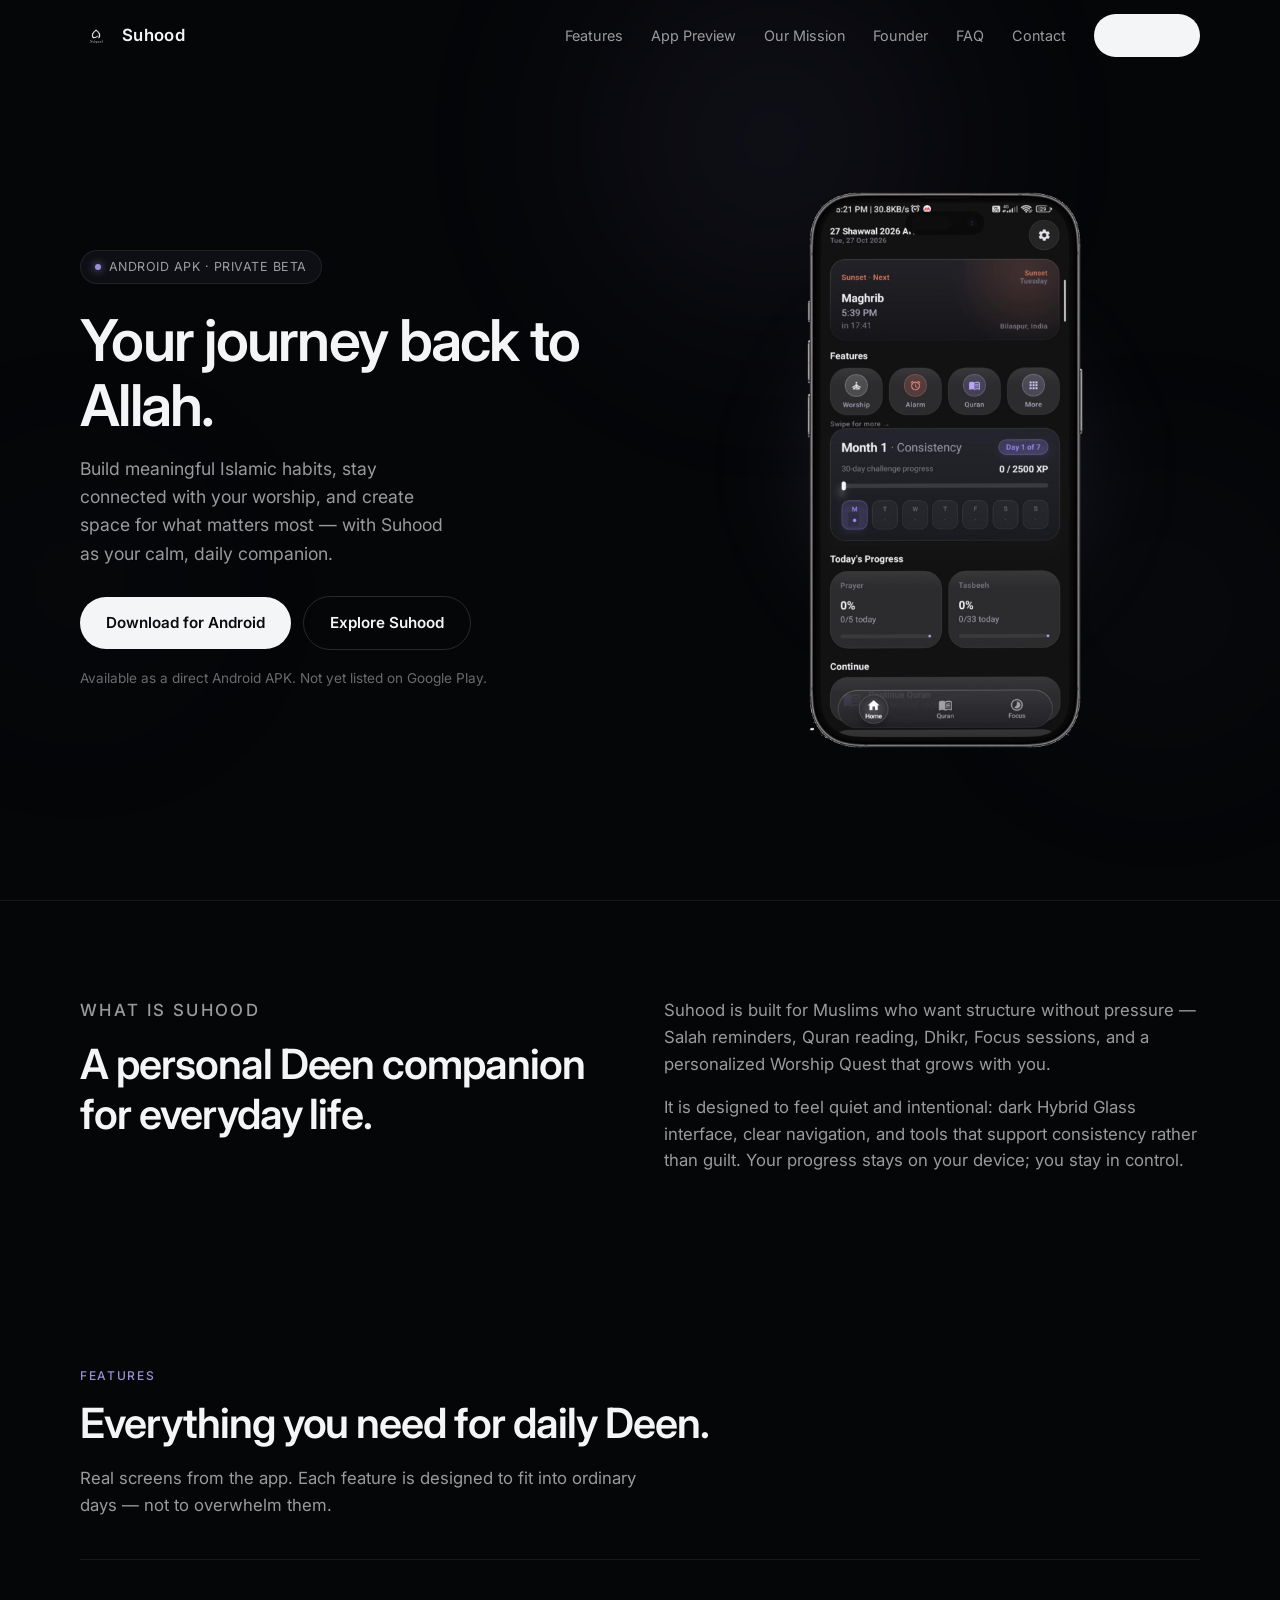
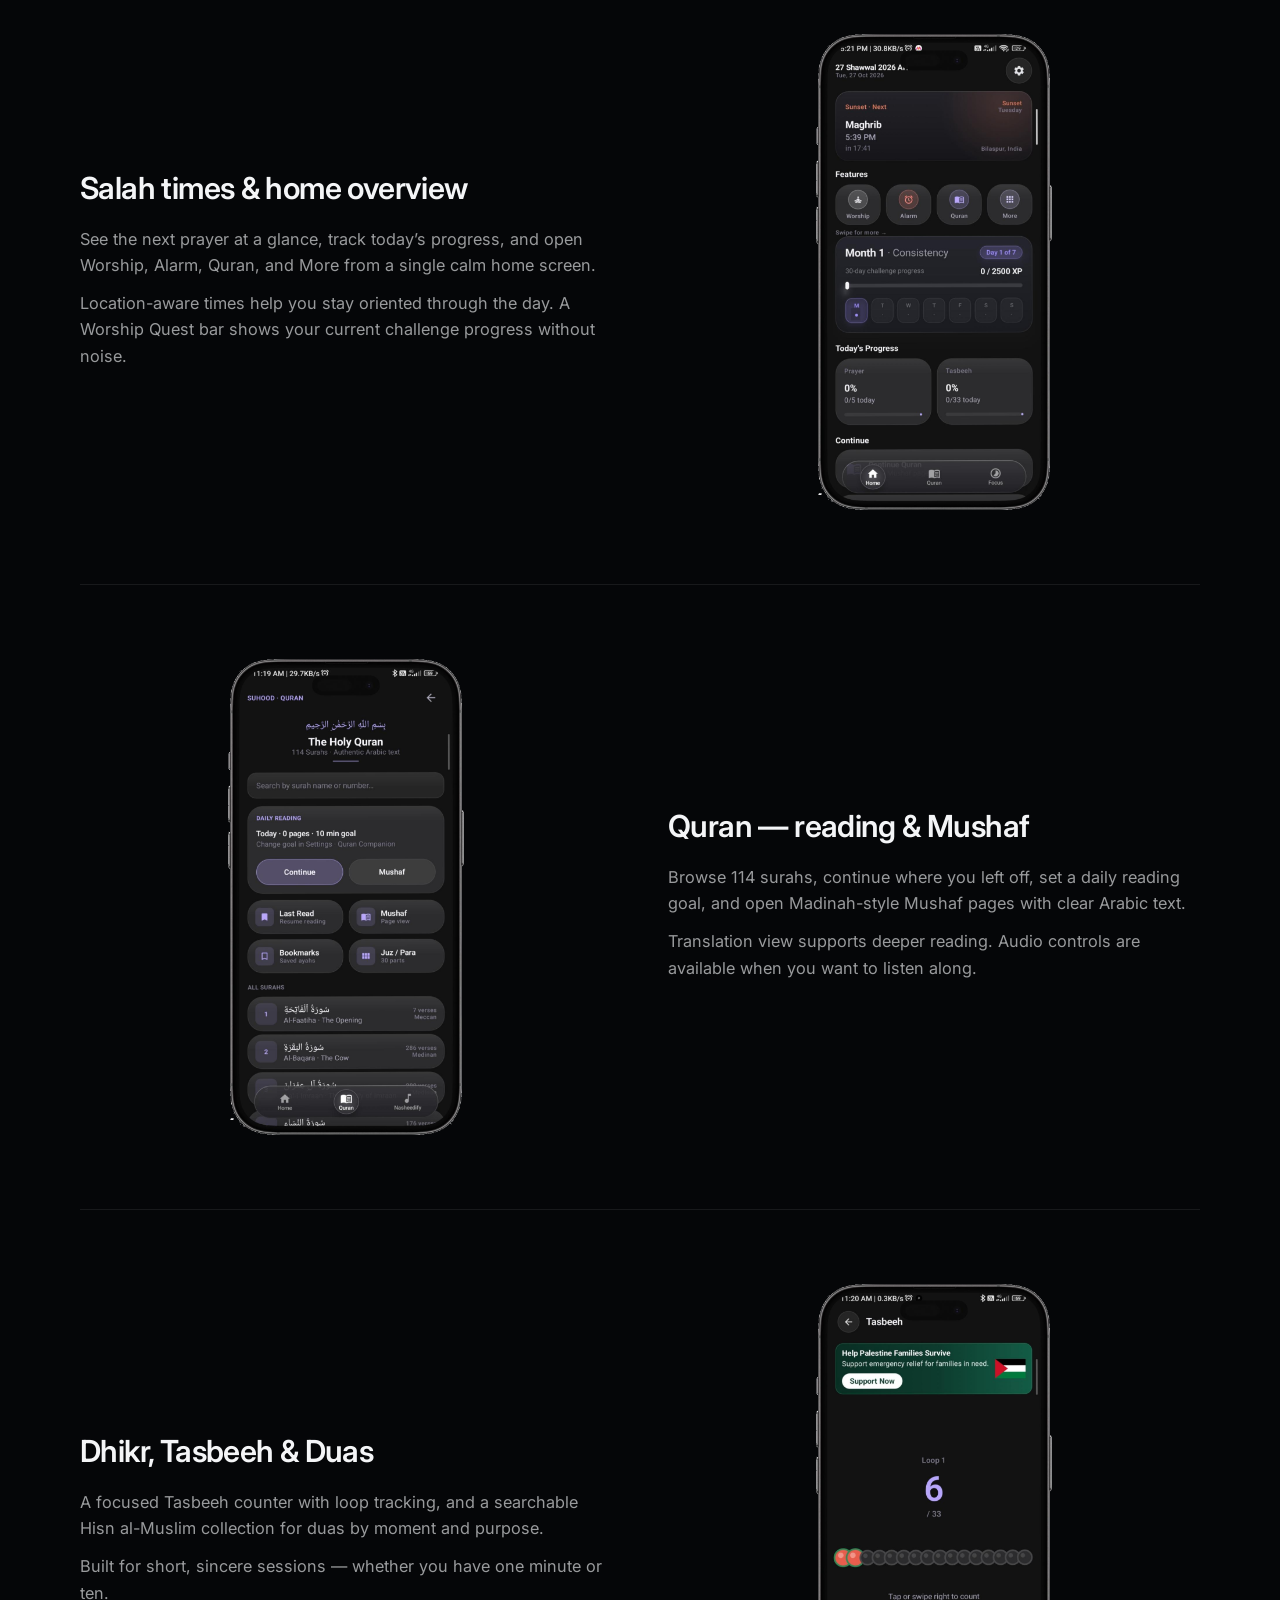
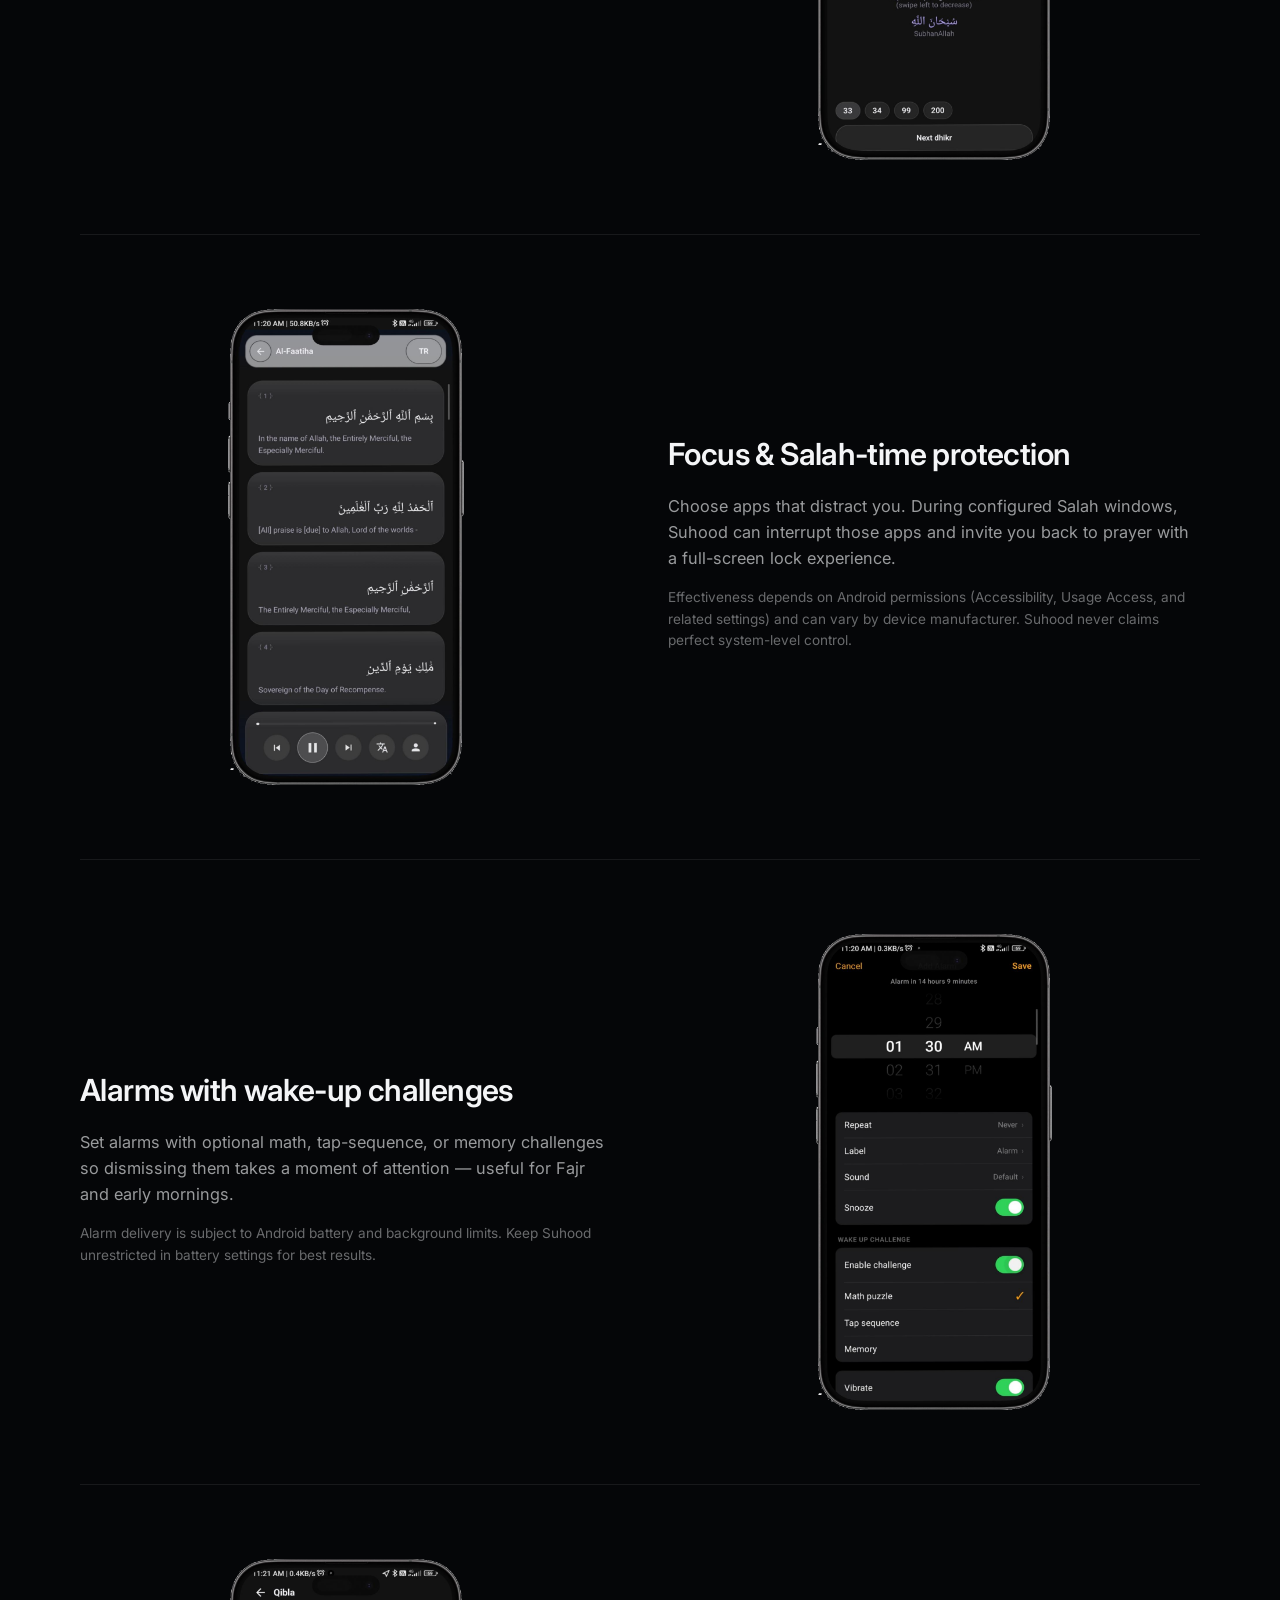
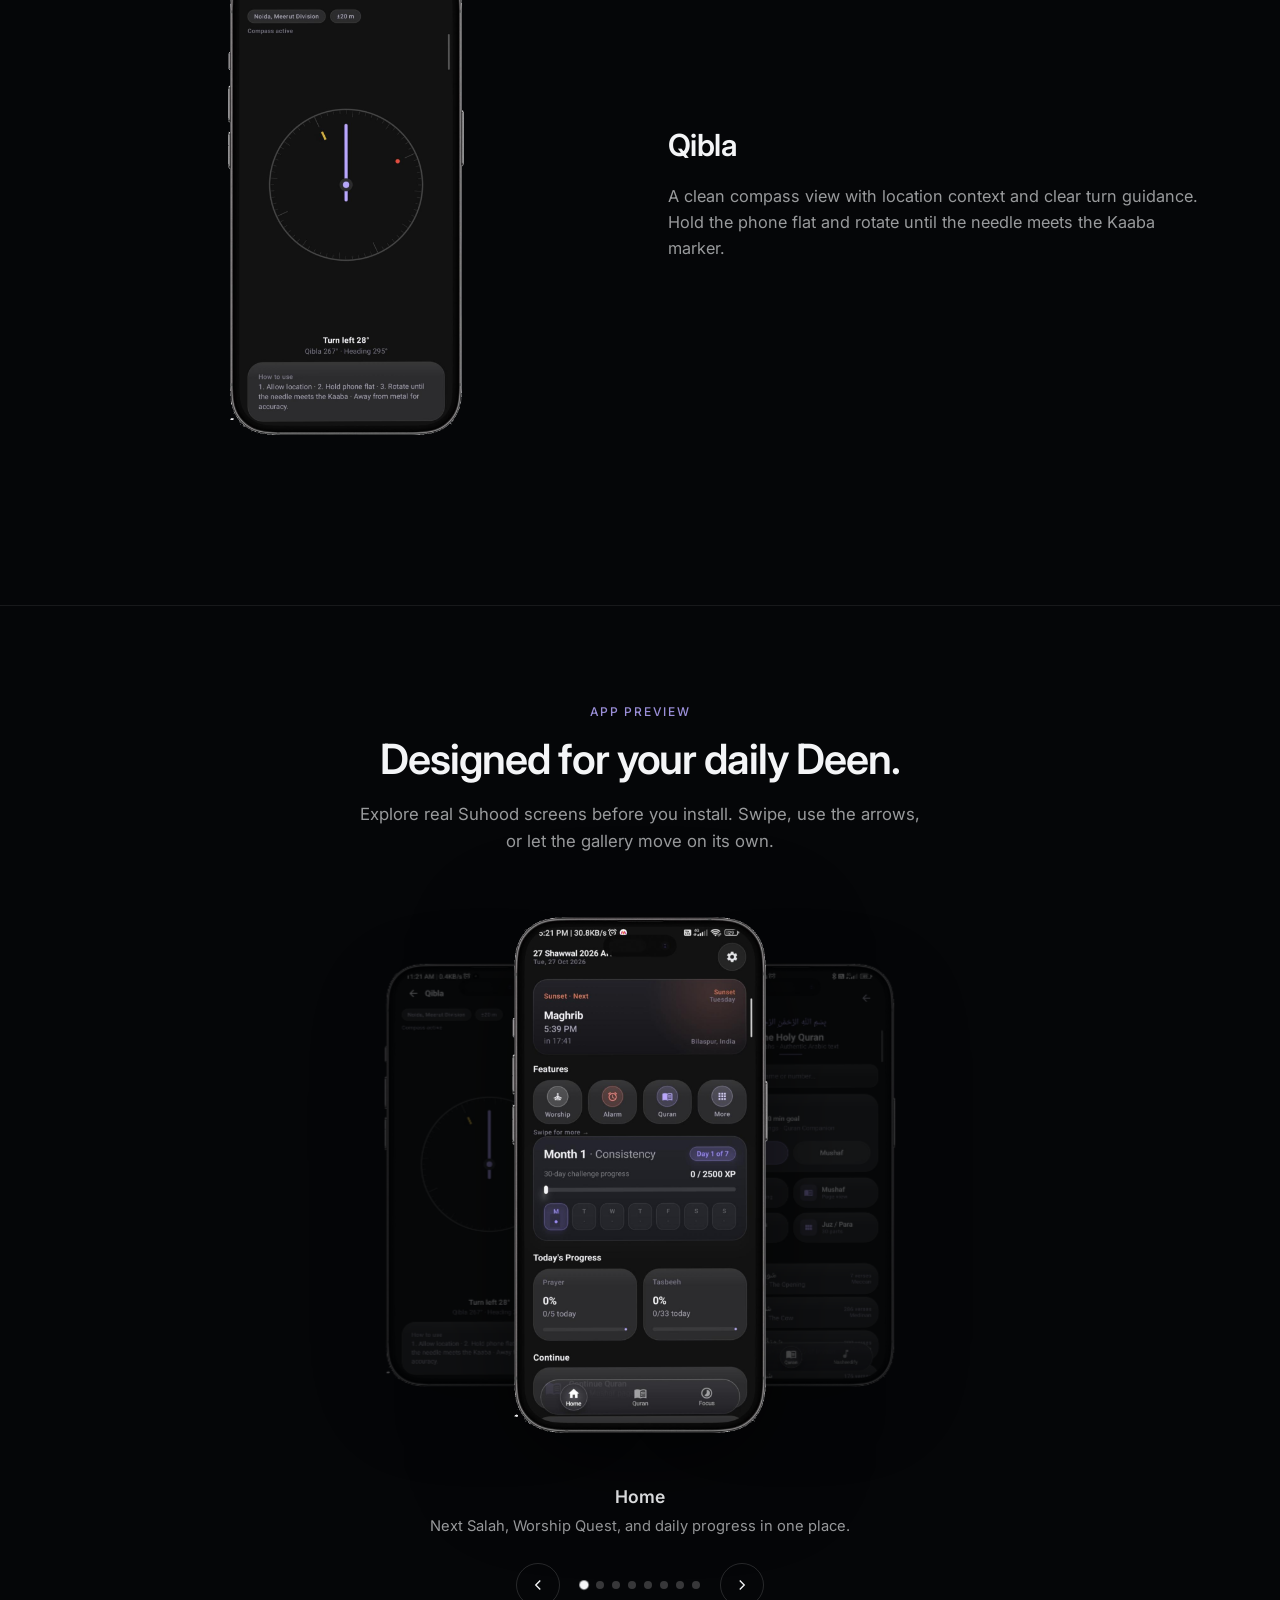
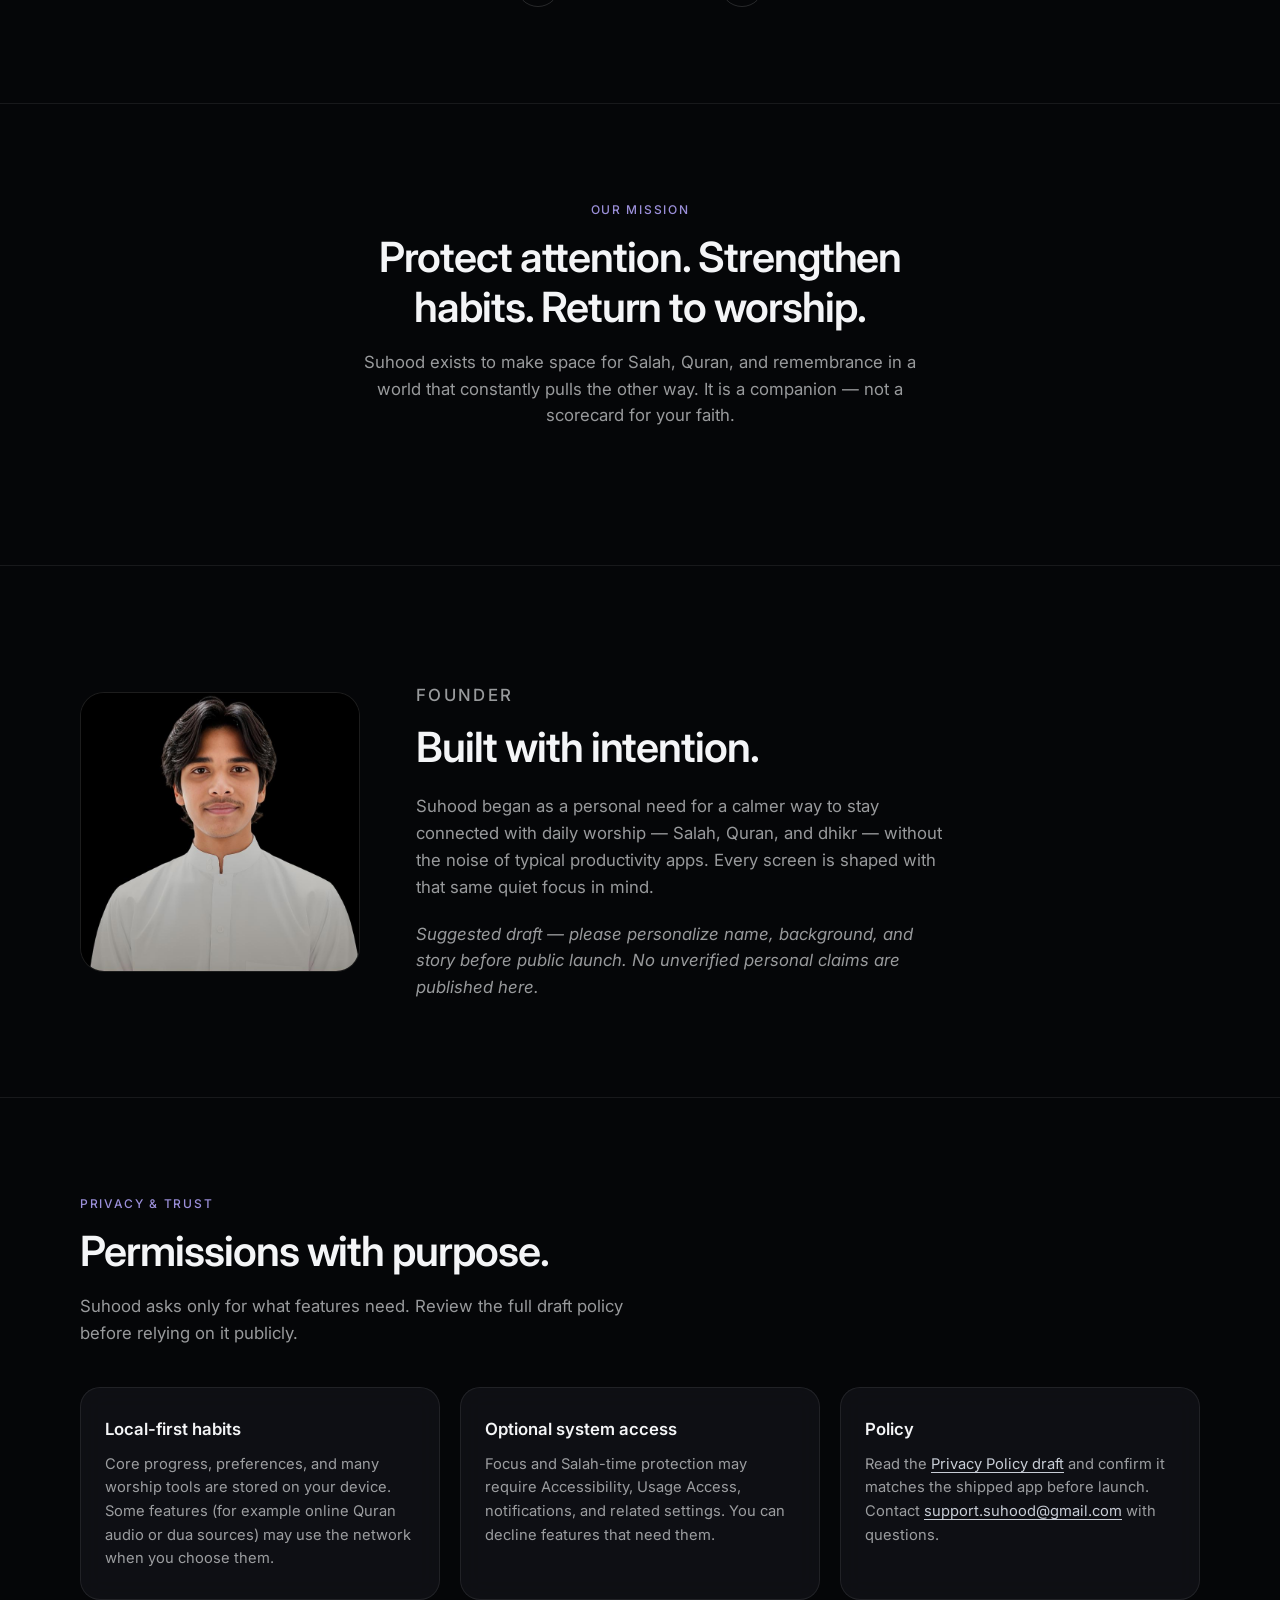
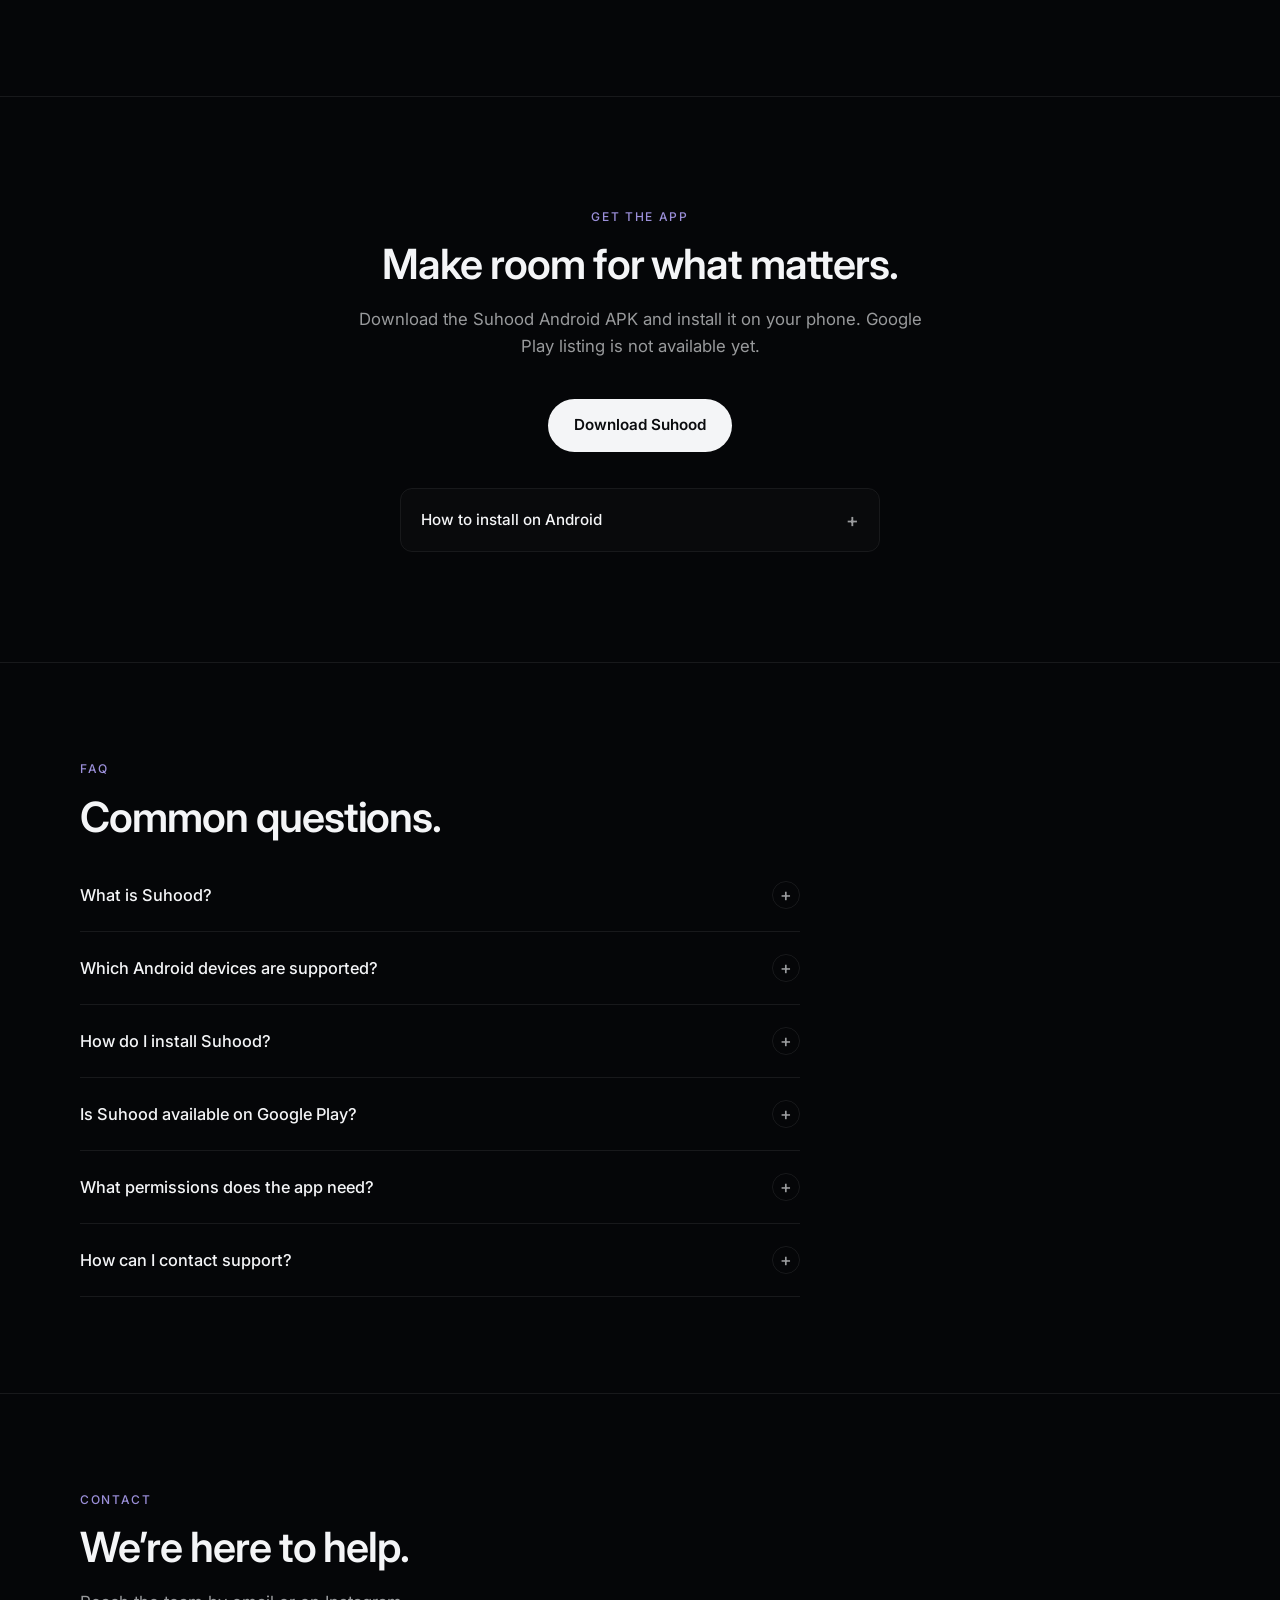
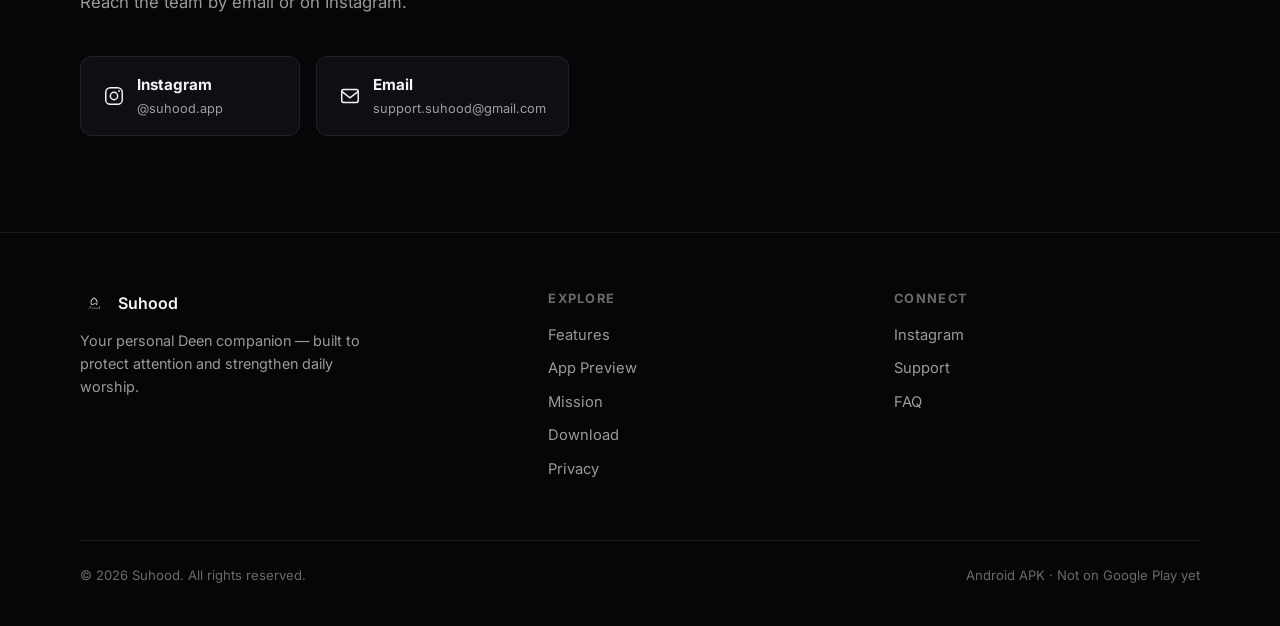
==== index.html @ 32321df1 "Initial Suhood premium landing website with transparent phone mockups" ====
<!DOCTYPE html>
<html lang="en">
<head>
  <meta charset="utf-8" />
  <meta name="viewport" content="width=device-width, initial-scale=1, viewport-fit=cover" />
  <title>Suhood — Your Personal Deen Companion</title>
  <meta name="description" content="Suhood helps Muslims build meaningful Islamic habits — Salah, Quran, Dhikr, Focus, and daily Worship Quest. Download the Android APK." />
  <meta name="theme-color" content="#050608" />
  <link rel="canonical" href="https://suhood.app/" />
  <meta property="og:type" content="website" />
  <meta property="og:title" content="Suhood — Your Personal Deen Companion" />
  <meta property="og:description" content="Build meaningful Islamic habits, stay connected with your worship, and create space for what matters most." />
  <meta property="og:image" content="assets/phones/home.png" />
  <meta name="twitter:card" content="summary_large_image" />
  <link rel="icon" type="image/png" sizes="32x32" href="assets/brand/favicon-32.png" />
  <link rel="apple-touch-icon" href="assets/brand/apple-touch-icon.png" />
  <link rel="preconnect" href="https://fonts.googleapis.com" />
  <link rel="preconnect" href="https://fonts.gstatic.com" crossorigin />
  <link href="https://fonts.googleapis.com/css2?family=Inter:wght@400;500;600;700&display=swap" rel="stylesheet" />
  <link rel="stylesheet" href="css/styles.css" />
</head>
<body>
  <div class="ambient" aria-hidden="true">
    <span class="a1"></span>
    <span class="a2"></span>
    <span class="a3"></span>
  </div>

  <header class="nav" role="banner">
    <div class="container nav-inner">
      <a class="brand" href="#top" aria-label="Suhood home">
        <img src="assets/brand/logo.png" alt="" width="32" height="32" />
        <span>Suhood</span>
      </a>
      <nav class="nav-links" aria-label="Primary">
        <a href="#features">Features</a>
        <a href="#preview">App Preview</a>
        <a href="#mission">Our Mission</a>
        <a href="#founder">Founder</a>
        <a href="#faq">FAQ</a>
        <a href="#contact">Contact</a>
        <a class="nav-cta" data-download href="https://u.gy/Suhood-app">Download</a>
      </nav>
      <button class="nav-toggle" type="button" aria-label="Open menu" aria-expanded="false">
        <span></span>
      </button>
    </div>
  </header>

  <div class="mobile-menu" role="dialog" aria-label="Mobile menu">
    <a href="#features">Features</a>
    <a href="#preview">App Preview</a>
    <a href="#mission">Our Mission</a>
    <a href="#founder">Founder</a>
    <a href="#faq">FAQ</a>
    <a href="#contact">Contact</a>
    <a class="nav-cta" data-download href="https://u.gy/Suhood-app">Download for Android</a>
  </div>

  <main id="top">
    <!-- Hero -->
    <section class="hero">
      <div class="container hero-grid">
        <div>
          <div class="hero-badge"><i></i> Android APK · Private beta</div>
          <h1>Your journey back to Allah.</h1>
          <p class="lead">
            Build meaningful Islamic habits, stay connected with your worship,
            and create space for what matters most — with Suhood as your calm, daily companion.
          </p>
          <div class="btn-row">
            <a class="btn btn-primary" data-download href="https://u.gy/Suhood-app">Download for Android</a>
            <a class="btn btn-ghost" href="#preview" data-scroll="#preview">Explore Suhood</a>
          </div>
          <p class="hero-note">Available as a direct Android APK. Not yet listed on Google Play.</p>
        </div>
        <div class="hero-visual">
          <div class="phone">
            <img src="assets/phones/home.png" alt="Suhood home screen showing Salah times and Worship Quest" width="825" height="1650" fetchpriority="high" />
          </div>
        </div>
      </div>
    </section>

    <!-- Brand intro -->
    <section class="intro" id="about">
      <div class="container intro-grid">
        <div class="reveal">
          <p class="section-label">What is Suhood</p>
          <h2 class="section-title">A personal Deen companion for everyday life.</h2>
        </div>
        <div class="reveal">
          <p>
            Suhood is built for Muslims who want structure without pressure —
            Salah reminders, Quran reading, Dhikr, Focus sessions, and a personalized
            Worship Quest that grows with you.
          </p>
          <p>
            It is designed to feel quiet and intentional: dark Hybrid Glass interface,
            clear navigation, and tools that support consistency rather than guilt.
            Your progress stays on your device; you stay in control.
          </p>
        </div>
      </div>
    </section>

    <!-- Features -->
    <section id="features">
      <div class="container">
        <div class="reveal">
          <p class="section-label">Features</p>
          <h2 class="section-title">Everything you need for daily Deen.</h2>
          <p class="section-lead">
            Real screens from the app. Each feature is designed to fit into ordinary days —
            not to overwhelm them.
          </p>
        </div>
      </div>

      <div class="container">
        <article class="feature-block reveal">
          <div class="feature-copy">
            <h3>Salah times &amp; home overview</h3>
            <p>
              See the next prayer at a glance, track today’s progress, and open Worship, Alarm,
              Quran, and More from a single calm home screen.
            </p>
            <p>
              Location-aware times help you stay oriented through the day. A Worship Quest bar
              shows your current challenge progress without noise.
            </p>
          </div>
          <div class="feature-media">
            <div class="phone">
              <img src="assets/phones/home.png" alt="Suhood home with Maghrib countdown and Worship Quest" loading="lazy" width="825" height="1650" />
            </div>
          </div>
        </article>

        <article class="feature-block reverse reveal">
          <div class="feature-copy">
            <h3>Quran — reading &amp; Mushaf</h3>
            <p>
              Browse 114 surahs, continue where you left off, set a daily reading goal,
              and open Madinah-style Mushaf pages with clear Arabic text.
            </p>
            <p>
              Translation view supports deeper reading. Audio controls are available when
              you want to listen along.
            </p>
          </div>
          <div class="feature-media">
            <div class="phone">
              <img src="assets/phones/quran-home.png" alt="Suhood Quran library screen" loading="lazy" width="825" height="1650" />
            </div>
          </div>
        </article>

        <article class="feature-block reveal">
          <div class="feature-copy">
            <h3>Dhikr, Tasbeeh &amp; Duas</h3>
            <p>
              A focused Tasbeeh counter with loop tracking, and a searchable Hisn al-Muslim
              collection for duas by moment and purpose.
            </p>
            <p>
              Built for short, sincere sessions — whether you have one minute or ten.
            </p>
          </div>
          <div class="feature-media">
            <div class="phone">
              <img src="assets/phones/tasbeeh.png" alt="Suhood Tasbeeh counter" loading="lazy" width="825" height="1650" />
            </div>
          </div>
        </article>

        <article class="feature-block reverse reveal">
          <div class="feature-copy">
            <h3>Focus &amp; Salah-time protection</h3>
            <p>
              Choose apps that distract you. During configured Salah windows, Suhood can
              interrupt those apps and invite you back to prayer with a full-screen lock experience.
            </p>
            <p class="meta">
              Effectiveness depends on Android permissions (Accessibility, Usage Access, and related settings)
              and can vary by device manufacturer. Suhood never claims perfect system-level control.
            </p>
          </div>
          <div class="feature-media">
            <div class="phone">
              <img src="assets/phones/quran-reading.png" alt="Suhood Quran reading with translation" loading="lazy" width="825" height="1650" />
            </div>
          </div>
        </article>

        <article class="feature-block reveal">
          <div class="feature-copy">
            <h3>Alarms with wake-up challenges</h3>
            <p>
              Set alarms with optional math, tap-sequence, or memory challenges so dismissing
              them takes a moment of attention — useful for Fajr and early mornings.
            </p>
            <p class="meta">
              Alarm delivery is subject to Android battery and background limits. Keep Suhood
              unrestricted in battery settings for best results.
            </p>
          </div>
          <div class="feature-media">
            <div class="phone">
              <img src="assets/phones/alarm.png" alt="Suhood alarm editor with wake-up challenge" loading="lazy" width="825" height="1650" />
            </div>
          </div>
        </article>

        <article class="feature-block reverse reveal">
          <div class="feature-copy">
            <h3>Qibla</h3>
            <p>
              A clean compass view with location context and clear turn guidance.
              Hold the phone flat and rotate until the needle meets the Kaaba marker.
            </p>
          </div>
          <div class="feature-media">
            <div class="phone">
              <img src="assets/phones/qibla.png" alt="Suhood Qibla compass" loading="lazy" width="825" height="1650" />
            </div>
          </div>
        </article>
      </div>
    </section>

    <!-- App preview carousel -->
    <section class="preview" id="preview">
      <div class="container">
        <div class="reveal" style="text-align:center; margin-inline:auto;">
          <p class="section-label">App Preview</p>
          <h2 class="section-title">Designed for your daily Deen.</h2>
          <p class="section-lead" style="margin-inline:auto;">
            Explore real Suhood screens before you install. Swipe, use the arrows, or let the gallery move on its own.
          </p>
        </div>

        <div class="carousel reveal" aria-roledescription="carousel">
          <div class="carousel-stage">
            <div class="carousel-track">
              <div class="carousel-slide active" data-title="Home" data-desc="Next Salah, Worship Quest, and daily progress in one place.">
                <img src="assets/phones/home.png" alt="Home screen" width="825" height="1650" loading="lazy" />
              </div>
              <div class="carousel-slide" data-title="Quran" data-desc="Surah list, daily goal, Mushaf and bookmarks.">
                <img src="assets/phones/quran-home.png" alt="Quran home" width="825" height="1650" loading="lazy" />
              </div>
              <div class="carousel-slide" data-title="Reading" data-desc="Arabic with translation and audio controls.">
                <img src="assets/phones/quran-reading.png" alt="Quran reading" width="825" height="1650" loading="lazy" />
              </div>
              <div class="carousel-slide" data-title="Mushaf" data-desc="Madinah-style pages for focused reading.">
                <img src="assets/phones/mushaf.png" alt="Mushaf" width="825" height="1650" loading="lazy" />
              </div>
              <div class="carousel-slide" data-title="Tasbeeh" data-desc="Simple, tactile dhikr counting.">
                <img src="assets/phones/tasbeeh.png" alt="Tasbeeh" width="825" height="1650" loading="lazy" />
              </div>
              <div class="carousel-slide" data-title="Duas" data-desc="Search Hisn al-Muslim by moment and purpose.">
                <img src="assets/phones/duas.png" alt="Find Duas" width="825" height="1650" loading="lazy" />
              </div>
              <div class="carousel-slide" data-title="Alarm" data-desc="Wake-up challenges for intentional mornings.">
                <img src="assets/phones/alarm.png" alt="Alarm" width="825" height="1650" loading="lazy" />
              </div>
              <div class="carousel-slide" data-title="Qibla" data-desc="Compass guidance with location context.">
                <img src="assets/phones/qibla.png" alt="Qibla" width="825" height="1650" loading="lazy" />
              </div>
            </div>
          </div>
          <div class="carousel-caption">
            <h4>Home</h4>
            <p>Next Salah, Worship Quest, and daily progress in one place.</p>
          </div>
          <div class="carousel-controls">
            <button class="carousel-btn prev" type="button" aria-label="Previous screenshot">
              <svg viewBox="0 0 24 24"><path d="M15 18l-6-6 6-6"/></svg>
            </button>
            <div class="carousel-dots" role="tablist" aria-label="Slides"></div>
            <button class="carousel-btn next" type="button" aria-label="Next screenshot">
              <svg viewBox="0 0 24 24"><path d="M9 18l6-6-6-6"/></svg>
            </button>
          </div>
        </div>
      </div>
    </section>

    <!-- Mission -->
    <section class="mission" id="mission">
      <div class="container reveal">
        <p class="section-label">Our Mission</p>
        <h2 class="section-title">Protect attention. Strengthen habits. Return to worship.</h2>
        <p class="section-lead">
          Suhood exists to make space for Salah, Quran, and remembrance in a world that constantly
          pulls the other way. It is a companion — not a scorecard for your faith.
        </p>
      </div>
    </section>

    <!-- Founder -->
    <section class="founder" id="founder">
      <div class="container founder-grid">
        <div class="founder-photo reveal">
          <img src="assets/brand/founder.png" alt="Portrait of the Suhood founder" width="745" height="754" loading="lazy" />
        </div>
        <div class="founder-text">
          <p class="section-label reveal-line"><span>Founder</span></p>
          <h2 class="section-title">
            <span class="reveal-line"><span>Built with</span></span>
            <span class="reveal-line"><span>intention.</span></span>
          </h2>
          <p class="reveal">
            <!-- EDITABLE FOUNDER BIO: replace this paragraph with your approved text before public launch. -->
            Suhood began as a personal need for a calmer way to stay connected with daily worship —
            Salah, Quran, and dhikr — without the noise of typical productivity apps.
            Every screen is shaped with that same quiet focus in mind.
          </p>
          <p class="founder-note">
            Suggested draft — please personalize name, background, and story before public launch.
            No unverified personal claims are published here.
          </p>
        </div>
      </div>
    </section>

    <!-- Privacy / trust -->
    <section class="trust" id="privacy">
      <div class="container">
        <div class="reveal">
          <p class="section-label">Privacy &amp; trust</p>
          <h2 class="section-title">Permissions with purpose.</h2>
          <p class="section-lead">
            Suhood asks only for what features need. Review the full draft policy before relying on it publicly.
          </p>
        </div>
        <div class="trust-grid">
          <div class="trust-card reveal">
            <h3>Local-first habits</h3>
            <p>
              Core progress, preferences, and many worship tools are stored on your device.
              Some features (for example online Quran audio or dua sources) may use the network when you choose them.
            </p>
          </div>
          <div class="trust-card reveal">
            <h3>Optional system access</h3>
            <p>
              Focus and Salah-time protection may require Accessibility, Usage Access, notifications,
              and related settings. You can decline features that need them.
            </p>
          </div>
          <div class="trust-card reveal">
            <h3>Policy</h3>
            <p>
              Read the <a href="privacy.html">Privacy Policy draft</a> and confirm it matches
              the shipped app before launch. Contact
              <a href="mailto:support.suhood@gmail.com">support.suhood@gmail.com</a> with questions.
            </p>
          </div>
        </div>
      </div>
    </section>

    <!-- Download -->
    <section class="download" id="download">
      <div class="container reveal">
        <p class="section-label">Get the app</p>
        <h2 class="section-title">Make room for what matters.</h2>
        <p class="section-lead">
          Download the Suhood Android APK and install it on your phone.
          Google Play listing is not available yet.
        </p>
        <div class="btn-row" style="justify-content:center;">
          <a class="btn btn-primary" data-download href="https://u.gy/Suhood-app">Download Suhood</a>
        </div>
        <details class="install-details">
          <summary>How to install on Android</summary>
          <ol>
            <li>Open the download link on your Android phone.</li>
            <li>Allow your browser or file manager to install unknown apps if prompted.</li>
            <li>Open the APK and follow the system installer.</li>
            <li>Launch Suhood and complete onboarding, including any permissions you choose to grant.</li>
          </ol>
        </details>
      </div>
    </section>

    <!-- FAQ -->
    <section class="faq" id="faq">
      <div class="container">
        <div class="reveal">
          <p class="section-label">FAQ</p>
          <h2 class="section-title">Common questions.</h2>
        </div>
        <div class="faq-list reveal">
          <div class="faq-item">
            <button type="button" aria-expanded="false">
              What is Suhood?
              <span class="icon" aria-hidden="true">+</span>
            </button>
            <div class="faq-panel">
              <p>
                Suhood is an Android app that helps Muslims build daily Islamic habits —
                Salah awareness, Quran, Dhikr, Focus tools, alarms, Qibla, and a personalized Worship Quest.
              </p>
            </div>
          </div>
          <div class="faq-item">
            <button type="button" aria-expanded="false">
              Which Android devices are supported?
              <span class="icon" aria-hidden="true">+</span>
            </button>
            <div class="faq-panel">
              <p>
                Suhood targets modern Android phones. Exact minimum version and OEM quirks can vary;
                if something does not install or run as expected, email support.suhood@gmail.com with your device model and Android version.
              </p>
            </div>
          </div>
          <div class="faq-item">
            <button type="button" aria-expanded="false">
              How do I install Suhood?
              <span class="icon" aria-hidden="true">+</span>
            </button>
            <div class="faq-panel">
              <p>
                Download the APK from the official link, allow installation from that source if Android asks,
                then open the file and install. See the Download section above for step-by-step guidance.
              </p>
            </div>
          </div>
          <div class="faq-item">
            <button type="button" aria-expanded="false">
              Is Suhood available on Google Play?
              <span class="icon" aria-hidden="true">+</span>
            </button>
            <div class="faq-panel">
              <p>Not yet. Suhood is currently distributed as a direct Android APK download.</p>
            </div>
          </div>
          <div class="faq-item">
            <button type="button" aria-expanded="false">
              What permissions does the app need?
              <span class="icon" aria-hidden="true">+</span>
            </button>
            <div class="faq-panel">
              <p>
                Notifications for reminders; location for Salah times and Qibla; optional Accessibility and Usage Access
                for Focus / Salah-time app protection. Grant only what you want to use. Details are in the Privacy Policy draft.
              </p>
            </div>
          </div>
          <div class="faq-item">
            <button type="button" aria-expanded="false">
              How can I contact support?
              <span class="icon" aria-hidden="true">+</span>
            </button>
            <div class="faq-panel">
              <p>
                Email <a href="mailto:support.suhood@gmail.com">support.suhood@gmail.com</a>
                or message <a href="https://www.instagram.com/suhood.app?cplk=MTQzdzdwbWQ2bTRm" target="_blank" rel="noopener noreferrer">@suhood.app</a> on Instagram.
              </p>
            </div>
          </div>
        </div>
      </div>
    </section>

    <!-- Contact -->
    <section class="contact" id="contact">
      <div class="container">
        <div class="reveal">
          <p class="section-label">Contact</p>
          <h2 class="section-title">We’re here to help.</h2>
          <p class="section-lead">Reach the team by email or on Instagram.</p>
        </div>
        <div class="contact-row reveal">
          <a class="contact-link" href="https://www.instagram.com/suhood.app?cplk=MTQzdzdwbWQ2bTRm" target="_blank" rel="noopener noreferrer">
            <svg viewBox="0 0 24 24" aria-hidden="true" fill="none" stroke="currentColor" stroke-width="1.6">
              <rect x="3" y="3" width="18" height="18" rx="5"/>
              <circle cx="12" cy="12" r="4"/>
              <circle cx="17.5" cy="6.5" r="1" fill="currentColor" stroke="none"/>
            </svg>
            <span class="label">
              <strong>Instagram</strong>
              <span>@suhood.app</span>
            </span>
          </a>
          <a class="contact-link" href="mailto:support.suhood@gmail.com">
            <svg viewBox="0 0 24 24" aria-hidden="true" fill="none" stroke="currentColor" stroke-width="1.6">
              <rect x="3" y="5" width="18" height="14" rx="2"/>
              <path d="M3 7l9 7 9-7"/>
            </svg>
            <span class="label">
              <strong>Email</strong>
              <span>support.suhood@gmail.com</span>
            </span>
          </a>
        </div>
      </div>
    </section>
  </main>

  <footer class="footer">
    <div class="container">
      <div class="footer-grid">
        <div>
          <div class="footer-brand">
            <img src="assets/brand/logo.png" alt="" width="28" height="28" />
            <span>Suhood</span>
          </div>
          <p>Your personal Deen companion — built to protect attention and strengthen daily worship.</p>
        </div>
        <div>
          <h4>Explore</h4>
          <div class="footer-links">
            <a href="#features">Features</a>
            <a href="#preview">App Preview</a>
            <a href="#mission">Mission</a>
            <a href="#download">Download</a>
            <a href="privacy.html">Privacy</a>
          </div>
        </div>
        <div>
          <h4>Connect</h4>
          <div class="footer-links">
            <a href="https://www.instagram.com/suhood.app?cplk=MTQzdzdwbWQ2bTRm" target="_blank" rel="noopener noreferrer">Instagram</a>
            <a href="mailto:support.suhood@gmail.com">Support</a>
            <a href="#faq">FAQ</a>
          </div>
        </div>
      </div>
      <div class="footer-bottom">
        <span>© <span data-year>2026</span> Suhood. All rights reserved.</span>
        <span>Android APK · Not on Google Play yet</span>
      </div>
    </div>
  </footer>

  <script src="js/main.js" defer></script>
</body>
</html>
---- css/styles.css ----
/* Suhood — Premium Landing */
:root {
  --bg: #050608;
  --bg-elevated: #0c0e12;
  --bg-glass: rgba(18, 20, 26, 0.72);
  --border: rgba(255, 255, 255, 0.08);
  --border-strong: rgba(255, 255, 255, 0.14);
  --text: #f4f5f7;
  --text-muted: rgba(244, 245, 247, 0.62);
  --text-dim: rgba(244, 245, 247, 0.42);
  --silver: #c8cdd6;
  --violet: #9b8fd9;
  --violet-soft: rgba(155, 143, 217, 0.18);
  --accent: #a89fd4;
  --radius: 20px;
  --radius-sm: 12px;
  --nav-h: 72px;
  --apk: "https://u.gy/Suhood-app";
  --font: "Inter", system-ui, -apple-system, "Segoe UI", sans-serif;
  --font-display: "Inter", system-ui, -apple-system, sans-serif;
  --ease: cubic-bezier(0.22, 1, 0.36, 1);
  --shadow-phone: 0 40px 80px rgba(0, 0, 0, 0.55), 0 12px 24px rgba(0, 0, 0, 0.35);
}

*, *::before, *::after { box-sizing: border-box; margin: 0; padding: 0; }

html {
  scroll-behavior: smooth;
  -webkit-text-size-adjust: 100%;
}

body {
  font-family: var(--font);
  background: var(--bg);
  color: var(--text);
  line-height: 1.6;
  overflow-x: hidden;
  -webkit-font-smoothing: antialiased;
}

img { max-width: 100%; height: auto; display: block; }
a { color: inherit; text-decoration: none; }
button { font-family: inherit; cursor: pointer; border: none; background: none; color: inherit; }
ul { list-style: none; }

.container {
  width: min(1120px, calc(100% - 40px));
  margin-inline: auto;
}

/* Ambient glow */
.ambient {
  pointer-events: none;
  position: fixed;
  inset: 0;
  z-index: 0;
  overflow: hidden;
}
.ambient span {
  position: absolute;
  border-radius: 50%;
  filter: blur(100px);
  opacity: 0.35;
}
.ambient .a1 {
  width: 520px; height: 520px;
  top: -120px; left: 40%;
  background: radial-gradient(circle, rgba(155, 143, 217, 0.35), transparent 70%);
}
.ambient .a2 {
  width: 400px; height: 400px;
  bottom: 10%; right: -80px;
  background: radial-gradient(circle, rgba(100, 120, 160, 0.2), transparent 70%);
}
.ambient .a3 {
  width: 360px; height: 360px;
  top: 45%; left: -100px;
  background: radial-gradient(circle, rgba(80, 90, 120, 0.18), transparent 70%);
}

/* Nav */
.nav {
  position: fixed;
  top: 0; left: 0; right: 0;
  z-index: 100;
  height: var(--nav-h);
  transition: background 0.35s var(--ease), border-color 0.35s var(--ease), backdrop-filter 0.35s;
  border-bottom: 1px solid transparent;
}
.nav.scrolled {
  background: rgba(5, 6, 8, 0.78);
  backdrop-filter: blur(20px) saturate(1.2);
  -webkit-backdrop-filter: blur(20px) saturate(1.2);
  border-bottom-color: var(--border);
}
.nav-inner {
  height: 100%;
  display: flex;
  align-items: center;
  justify-content: space-between;
  gap: 24px;
}
.brand {
  display: flex;
  align-items: center;
  gap: 10px;
  font-weight: 600;
  letter-spacing: 0.02em;
  font-size: 1.05rem;
}
.brand img {
  width: 32px; height: 32px;
  border-radius: 8px;
}
.nav-links {
  display: flex;
  align-items: center;
  gap: 28px;
}
.nav-links a {
  font-size: 0.9rem;
  color: var(--text-muted);
  transition: color 0.2s;
}
.nav-links a:hover { color: var(--text); }
.nav-cta {
  display: inline-flex;
  align-items: center;
  justify-content: center;
  padding: 10px 18px;
  border-radius: 999px;
  background: var(--text);
  color: #0a0b0e;
  font-size: 0.88rem;
  font-weight: 600;
  transition: transform 0.2s var(--ease), opacity 0.2s;
}
.nav-cta:hover { transform: translateY(-1px); opacity: 0.92; }
.nav-toggle {
  display: none;
  width: 40px; height: 40px;
  align-items: center;
  justify-content: center;
  border-radius: 10px;
  border: 1px solid var(--border);
}
.nav-toggle span {
  display: block;
  width: 18px; height: 1.5px;
  background: var(--text);
  position: relative;
}
.nav-toggle span::before,
.nav-toggle span::after {
  content: "";
  position: absolute;
  left: 0; width: 18px; height: 1.5px;
  background: var(--text);
}
.nav-toggle span::before { top: -6px; }
.nav-toggle span::after { top: 6px; }

.mobile-menu {
  display: none;
  position: fixed;
  inset: var(--nav-h) 0 0 0;
  z-index: 99;
  background: rgba(5, 6, 8, 0.96);
  backdrop-filter: blur(24px);
  padding: 32px 24px;
  flex-direction: column;
  gap: 20px;
}
.mobile-menu.open { display: flex; }
.mobile-menu a {
  font-size: 1.15rem;
  color: var(--text-muted);
  padding: 8px 0;
}
.mobile-menu a:hover { color: var(--text); }
.mobile-menu .nav-cta { margin-top: 12px; width: fit-content; }

/* Buttons */
.btn {
  display: inline-flex;
  align-items: center;
  justify-content: center;
  gap: 8px;
  padding: 14px 26px;
  border-radius: 999px;
  font-size: 0.95rem;
  font-weight: 600;
  transition: transform 0.25s var(--ease), background 0.25s, border-color 0.25s, opacity 0.25s;
}
.btn:hover { transform: translateY(-2px); }
.btn-primary {
  background: var(--text);
  color: #0a0b0e;
}
.btn-primary:hover { opacity: 0.92; }
.btn-ghost {
  background: transparent;
  border: 1px solid var(--border-strong);
  color: var(--text);
}
.btn-ghost:hover { border-color: rgba(255,255,255,0.28); background: rgba(255,255,255,0.04); }
.btn-row { display: flex; flex-wrap: wrap; gap: 12px; align-items: center; }

/* Hero */
.hero {
  position: relative;
  z-index: 1;
  padding: calc(var(--nav-h) + 48px) 0 80px;
  min-height: 100vh;
  display: flex;
  align-items: center;
}
.hero-grid {
  display: grid;
  grid-template-columns: 1.05fr 0.95fr;
  gap: 48px;
  align-items: center;
}
.hero-badge {
  display: inline-flex;
  align-items: center;
  gap: 8px;
  padding: 6px 14px;
  border-radius: 999px;
  border: 1px solid var(--border);
  background: var(--bg-glass);
  font-size: 0.78rem;
  color: var(--text-muted);
  letter-spacing: 0.04em;
  text-transform: uppercase;
  margin-bottom: 24px;
}
.hero-badge i {
  width: 6px; height: 6px;
  border-radius: 50%;
  background: var(--violet);
  box-shadow: 0 0 8px var(--violet);
}
.hero h1 {
  font-size: clamp(2.4rem, 5vw, 3.6rem);
  font-weight: 600;
  letter-spacing: -0.03em;
  line-height: 1.12;
  margin-bottom: 18px;
}
.hero .lead {
  font-size: 1.1rem;
  color: var(--text-muted);
  max-width: 34ch;
  margin-bottom: 28px;
}
.hero-note {
  margin-top: 18px;
  font-size: 0.85rem;
  color: var(--text-dim);
}
.hero-visual {
  position: relative;
  display: flex;
  justify-content: center;
  align-items: center;
}
.hero-visual::before {
  content: "";
  position: absolute;
  width: 70%; height: 70%;
  border-radius: 50%;
  background: radial-gradient(circle, rgba(155, 143, 217, 0.22), transparent 70%);
  filter: blur(40px);
  z-index: 0;
}
.phone {
  position: relative;
  z-index: 1;
  width: min(280px, 72vw);
  filter: drop-shadow(var(--shadow-phone));
  transition: transform 0.6s var(--ease);
}
.phone img {
  width: 100%;
  height: auto;
}

/* Sections */
section {
  position: relative;
  z-index: 1;
  padding: 96px 0;
}
.section-label {
  font-size: 0.75rem;
  letter-spacing: 0.14em;
  text-transform: uppercase;
  color: var(--violet);
  margin-bottom: 14px;
  font-weight: 500;
}
.section-title {
  font-size: clamp(1.85rem, 3.5vw, 2.6rem);
  font-weight: 600;
  letter-spacing: -0.025em;
  line-height: 1.2;
  margin-bottom: 16px;
}
.section-lead {
  font-size: 1.05rem;
  color: var(--text-muted);
  max-width: 52ch;
  margin-bottom: 40px;
}

/* Intro */
.intro {
  border-top: 1px solid var(--border);
}
.intro-grid {
  display: grid;
  grid-template-columns: 1fr 1fr;
  gap: 48px;
  align-items: start;
}
.intro p {
  color: var(--text-muted);
  font-size: 1.05rem;
  margin-bottom: 16px;
}
.intro p:last-child { margin-bottom: 0; }

/* Features editorial */
.feature-block {
  display: grid;
  grid-template-columns: 1fr 1fr;
  gap: 56px;
  align-items: center;
  padding: 72px 0;
  border-top: 1px solid var(--border);
}
.feature-block.reverse .feature-copy { order: 2; }
.feature-block.reverse .feature-media { order: 1; }
.feature-copy h3 {
  font-size: clamp(1.5rem, 2.5vw, 1.9rem);
  font-weight: 600;
  letter-spacing: -0.02em;
  margin-bottom: 14px;
}
.feature-copy p {
  color: var(--text-muted);
  margin-bottom: 12px;
  font-size: 1.02rem;
}
.feature-copy .meta {
  font-size: 0.85rem;
  color: var(--text-dim);
  margin-top: 16px;
}
.feature-media {
  display: flex;
  justify-content: center;
}
.feature-media .phone {
  width: min(240px, 58vw);
}

/* Carousel */
.preview {
  border-top: 1px solid var(--border);
  overflow: hidden;
}
.carousel {
  position: relative;
  margin-top: 8px;
  user-select: none;
  -webkit-user-select: none;
}
.carousel-stage {
  position: relative;
  height: min(72vw, 560px);
  display: flex;
  align-items: center;
  justify-content: center;
  perspective: 1200px;
}
.carousel-track {
  position: relative;
  width: 100%;
  height: 100%;
  display: flex;
  align-items: center;
  justify-content: center;
}
.carousel-slide {
  position: absolute;
  width: min(260px, 58vw);
  transition: transform 0.65s var(--ease), opacity 0.65s var(--ease), filter 0.65s var(--ease);
  opacity: 0;
  pointer-events: none;
  filter: brightness(0.7);
}
.carousel-slide img {
  width: 100%;
  filter: drop-shadow(0 28px 50px rgba(0,0,0,0.5));
}
.carousel-slide.active {
  opacity: 1;
  transform: translateX(0) scale(1) translateZ(0);
  z-index: 3;
  pointer-events: auto;
  filter: brightness(1);
}
.carousel-slide.prev {
  opacity: 0.45;
  transform: translateX(-58%) scale(0.82) translateZ(-80px);
  z-index: 2;
  pointer-events: auto;
}
.carousel-slide.next {
  opacity: 0.45;
  transform: translateX(58%) scale(0.82) translateZ(-80px);
  z-index: 2;
  pointer-events: auto;
}
.carousel-caption {
  text-align: center;
  margin-top: 28px;
  min-height: 3.2em;
}
.carousel-caption h4 {
  font-size: 1.1rem;
  font-weight: 600;
  margin-bottom: 4px;
}
.carousel-caption p {
  font-size: 0.92rem;
  color: var(--text-muted);
}
.carousel-controls {
  display: flex;
  align-items: center;
  justify-content: center;
  gap: 20px;
  margin-top: 24px;
}
.carousel-btn {
  width: 44px; height: 44px;
  border-radius: 50%;
  border: 1px solid var(--border-strong);
  display: flex;
  align-items: center;
  justify-content: center;
  transition: background 0.2s, border-color 0.2s;
}
.carousel-btn:hover {
  background: rgba(255,255,255,0.06);
  border-color: rgba(255,255,255,0.28);
}
.carousel-btn svg { width: 18px; height: 18px; stroke: var(--text); fill: none; stroke-width: 1.8; }
.carousel-dots {
  display: flex;
  gap: 8px;
}
.carousel-dots button {
  width: 8px; height: 8px;
  border-radius: 50%;
  background: rgba(255,255,255,0.2);
  transition: background 0.25s, transform 0.25s;
}
.carousel-dots button[aria-current="true"] {
  background: var(--text);
  transform: scale(1.15);
}

/* Founder */
.founder {
  border-top: 1px solid var(--border);
}
.founder-grid {
  display: grid;
  grid-template-columns: 280px 1fr;
  gap: 56px;
  align-items: center;
}
.founder-photo {
  width: 100%;
  aspect-ratio: 1;
  border-radius: 24px;
  overflow: hidden;
  border: 1px solid var(--border);
  background: #0a0a0a;
}
.founder-photo img {
  width: 100%;
  height: 100%;
  object-fit: cover;
  object-position: center top;
}
.founder-text .reveal-line {
  overflow: hidden;
}
.founder-text .reveal-line span {
  display: inline-block;
  transform: translateY(110%);
  opacity: 0;
  transition: transform 0.7s var(--ease), opacity 0.7s var(--ease);
}
.founder.is-visible .founder-text .reveal-line span {
  transform: translateY(0);
  opacity: 1;
}
.founder-text .reveal-line:nth-child(2) span { transition-delay: 0.08s; }
.founder-text .reveal-line:nth-child(3) span { transition-delay: 0.16s; }
.founder-text .reveal-line:nth-child(4) span { transition-delay: 0.24s; }
.founder-text .reveal-line:nth-child(5) span { transition-delay: 0.32s; }
.founder-text p {
  color: var(--text-muted);
  margin-top: 20px;
  font-size: 1.05rem;
  max-width: 48ch;
}
.founder-note {
  margin-top: 16px;
  font-size: 0.82rem;
  color: var(--text-dim);
  font-style: italic;
}

/* Mission */
.mission {
  border-top: 1px solid var(--border);
  text-align: center;
}
.mission .section-title {
  max-width: 22ch;
  margin-inline: auto;
}
.mission .section-lead {
  margin-inline: auto;
}

/* Privacy trust */
.trust {
  border-top: 1px solid var(--border);
}
.trust-grid {
  display: grid;
  grid-template-columns: repeat(3, 1fr);
  gap: 20px;
}
.trust-card {
  padding: 28px 24px;
  border-radius: var(--radius);
  border: 1px solid var(--border);
  background: var(--bg-glass);
  backdrop-filter: blur(12px);
}
.trust-card h3 {
  font-size: 1.05rem;
  margin-bottom: 10px;
  font-weight: 600;
}
.trust-card p {
  font-size: 0.92rem;
  color: var(--text-muted);
}
.trust-card a {
  color: var(--silver);
  text-decoration: underline;
  text-underline-offset: 3px;
}

/* Download */
.download {
  border-top: 1px solid var(--border);
  text-align: center;
  padding: 110px 0;
}
.download .section-title { margin-inline: auto; }
.download .section-lead { margin-inline: auto; }
.install-details {
  margin-top: 36px;
  max-width: 480px;
  margin-inline: auto;
  text-align: left;
  border: 1px solid var(--border);
  border-radius: var(--radius-sm);
  overflow: hidden;
}
.install-details summary {
  padding: 16px 20px;
  cursor: pointer;
  font-size: 0.95rem;
  font-weight: 500;
  list-style: none;
  display: flex;
  justify-content: space-between;
  align-items: center;
  background: rgba(255,255,255,0.02);
}
.install-details summary::-webkit-details-marker { display: none; }
.install-details summary::after {
  content: "+";
  font-size: 1.2rem;
  color: var(--text-muted);
}
.install-details[open] summary::after { content: "−"; }
.install-details ol {
  padding: 0 20px 20px 40px;
  color: var(--text-muted);
  font-size: 0.9rem;
}
.install-details li { margin-bottom: 8px; }

/* FAQ */
.faq {
  border-top: 1px solid var(--border);
}
.faq-list {
  max-width: 720px;
}
.faq-item {
  border-bottom: 1px solid var(--border);
}
.faq-item button {
  width: 100%;
  text-align: left;
  padding: 22px 0;
  display: flex;
  justify-content: space-between;
  align-items: center;
  gap: 16px;
  font-size: 1.02rem;
  font-weight: 500;
}
.faq-item button span.icon {
  flex-shrink: 0;
  width: 28px; height: 28px;
  border-radius: 50%;
  border: 1px solid var(--border);
  display: flex;
  align-items: center;
  justify-content: center;
  font-size: 1.1rem;
  color: var(--text-muted);
  transition: transform 0.25s;
}
.faq-item.open button span.icon { transform: rotate(45deg); }
.faq-panel {
  max-height: 0;
  overflow: hidden;
  transition: max-height 0.4s var(--ease);
}
.faq-item.open .faq-panel { max-height: 280px; }
.faq-panel p {
  padding-bottom: 22px;
  color: var(--text-muted);
  font-size: 0.95rem;
  max-width: 58ch;
}

/* Contact */
.contact {
  border-top: 1px solid var(--border);
}
.contact-row {
  display: flex;
  flex-wrap: wrap;
  gap: 16px;
}
.contact-link {
  display: inline-flex;
  align-items: center;
  gap: 12px;
  padding: 16px 22px;
  border-radius: var(--radius-sm);
  border: 1px solid var(--border);
  background: var(--bg-glass);
  transition: border-color 0.2s, background 0.2s;
  min-width: 220px;
}
.contact-link:hover {
  border-color: var(--border-strong);
  background: rgba(255,255,255,0.05);
}
.contact-link svg {
  width: 22px; height: 22px;
  flex-shrink: 0;
}
.contact-link .label {
  display: flex;
  flex-direction: column;
  gap: 2px;
}
.contact-link .label strong { font-size: 0.95rem; }
.contact-link .label span { font-size: 0.8rem; color: var(--text-muted); }

/* Footer */
.footer {
  border-top: 1px solid var(--border);
  padding: 56px 0 40px;
  position: relative;
  z-index: 1;
}
.footer-grid {
  display: grid;
  grid-template-columns: 1.4fr 1fr 1fr;
  gap: 40px;
  margin-bottom: 48px;
}
.footer-brand {
  display: flex;
  align-items: center;
  gap: 10px;
  font-weight: 600;
  margin-bottom: 12px;
}
.footer-brand img { width: 28px; height: 28px; border-radius: 7px; }
.footer p {
  color: var(--text-muted);
  font-size: 0.9rem;
  max-width: 32ch;
}
.footer h4 {
  font-size: 0.8rem;
  letter-spacing: 0.1em;
  text-transform: uppercase;
  color: var(--text-dim);
  margin-bottom: 14px;
}
.footer-links a {
  display: block;
  color: var(--text-muted);
  font-size: 0.92rem;
  margin-bottom: 10px;
  transition: color 0.2s;
}
.footer-links a:hover { color: var(--text); }
.footer-bottom {
  display: flex;
  flex-wrap: wrap;
  justify-content: space-between;
  gap: 12px;
  padding-top: 24px;
  border-top: 1px solid var(--border);
  font-size: 0.82rem;
  color: var(--text-dim);
}

/* Reveal on scroll */
.reveal {
  opacity: 0;
  transform: translateY(28px);
  transition: opacity 0.7s var(--ease), transform 0.7s var(--ease);
}
.reveal.visible {
  opacity: 1;
  transform: translateY(0);
}

/* Reduced motion */
@media (prefers-reduced-motion: reduce) {
  html { scroll-behavior: auto; }
  *, *::before, *::after {
    animation-duration: 0.01ms !important;
    transition-duration: 0.01ms !important;
  }
  .reveal, .founder-text .reveal-line span {
    opacity: 1 !important;
    transform: none !important;
  }
  .carousel-slide {
    transition: none !important;
  }
}

/* Responsive */
@media (max-width: 900px) {
  .nav-links { display: none; }
  .nav-toggle { display: flex; }
  .hero-grid,
  .intro-grid,
  .feature-block,
  .feature-block.reverse,
  .founder-grid {
    grid-template-columns: 1fr;
    gap: 36px;
  }
  .feature-block.reverse .feature-copy,
  .feature-block.reverse .feature-media { order: unset; }
  .hero { min-height: auto; padding-top: calc(var(--nav-h) + 32px); padding-bottom: 60px; }
  .hero-visual { order: -1; }
  .phone, .feature-media .phone { width: min(220px, 55vw); }
  .carousel-stage { height: min(85vw, 480px); }
  .carousel-slide.prev,
  .carousel-slide.next {
    opacity: 0.3;
    transform: translateX(var(--side, -48%)) scale(0.75);
  }
  .carousel-slide.next { --side: 48%; }
  .trust-grid { grid-template-columns: 1fr; }
  .footer-grid { grid-template-columns: 1fr; gap: 28px; }
  section { padding: 72px 0; }
}

@media (max-width: 480px) {
  .container { width: calc(100% - 28px); }
  .btn { width: 100%; }
  .btn-row { flex-direction: column; }
  .nav-cta { display: none; }
}

/* Privacy page */
.page-header {
  padding: calc(var(--nav-h) + 48px) 0 40px;
  border-bottom: 1px solid var(--border);
}
.page-header h1 {
  font-size: clamp(1.8rem, 3vw, 2.4rem);
  letter-spacing: -0.02em;
}
.prose {
  max-width: 68ch;
  padding: 48px 0 96px;
}
.prose h2 {
  font-size: 1.25rem;
  margin: 32px 0 12px;
}
.prose p, .prose li {
  color: var(--text-muted);
  margin-bottom: 12px;
  font-size: 0.98rem;
}
.prose ul { padding-left: 1.2em; list-style: disc; }
.prose .draft-note {
  padding: 14px 16px;
  border-radius: 12px;
  border: 1px solid rgba(155, 143, 217, 0.35);
  background: var(--violet-soft);
  color: var(--silver);
  font-size: 0.9rem;
  margin-bottom: 28px;
}
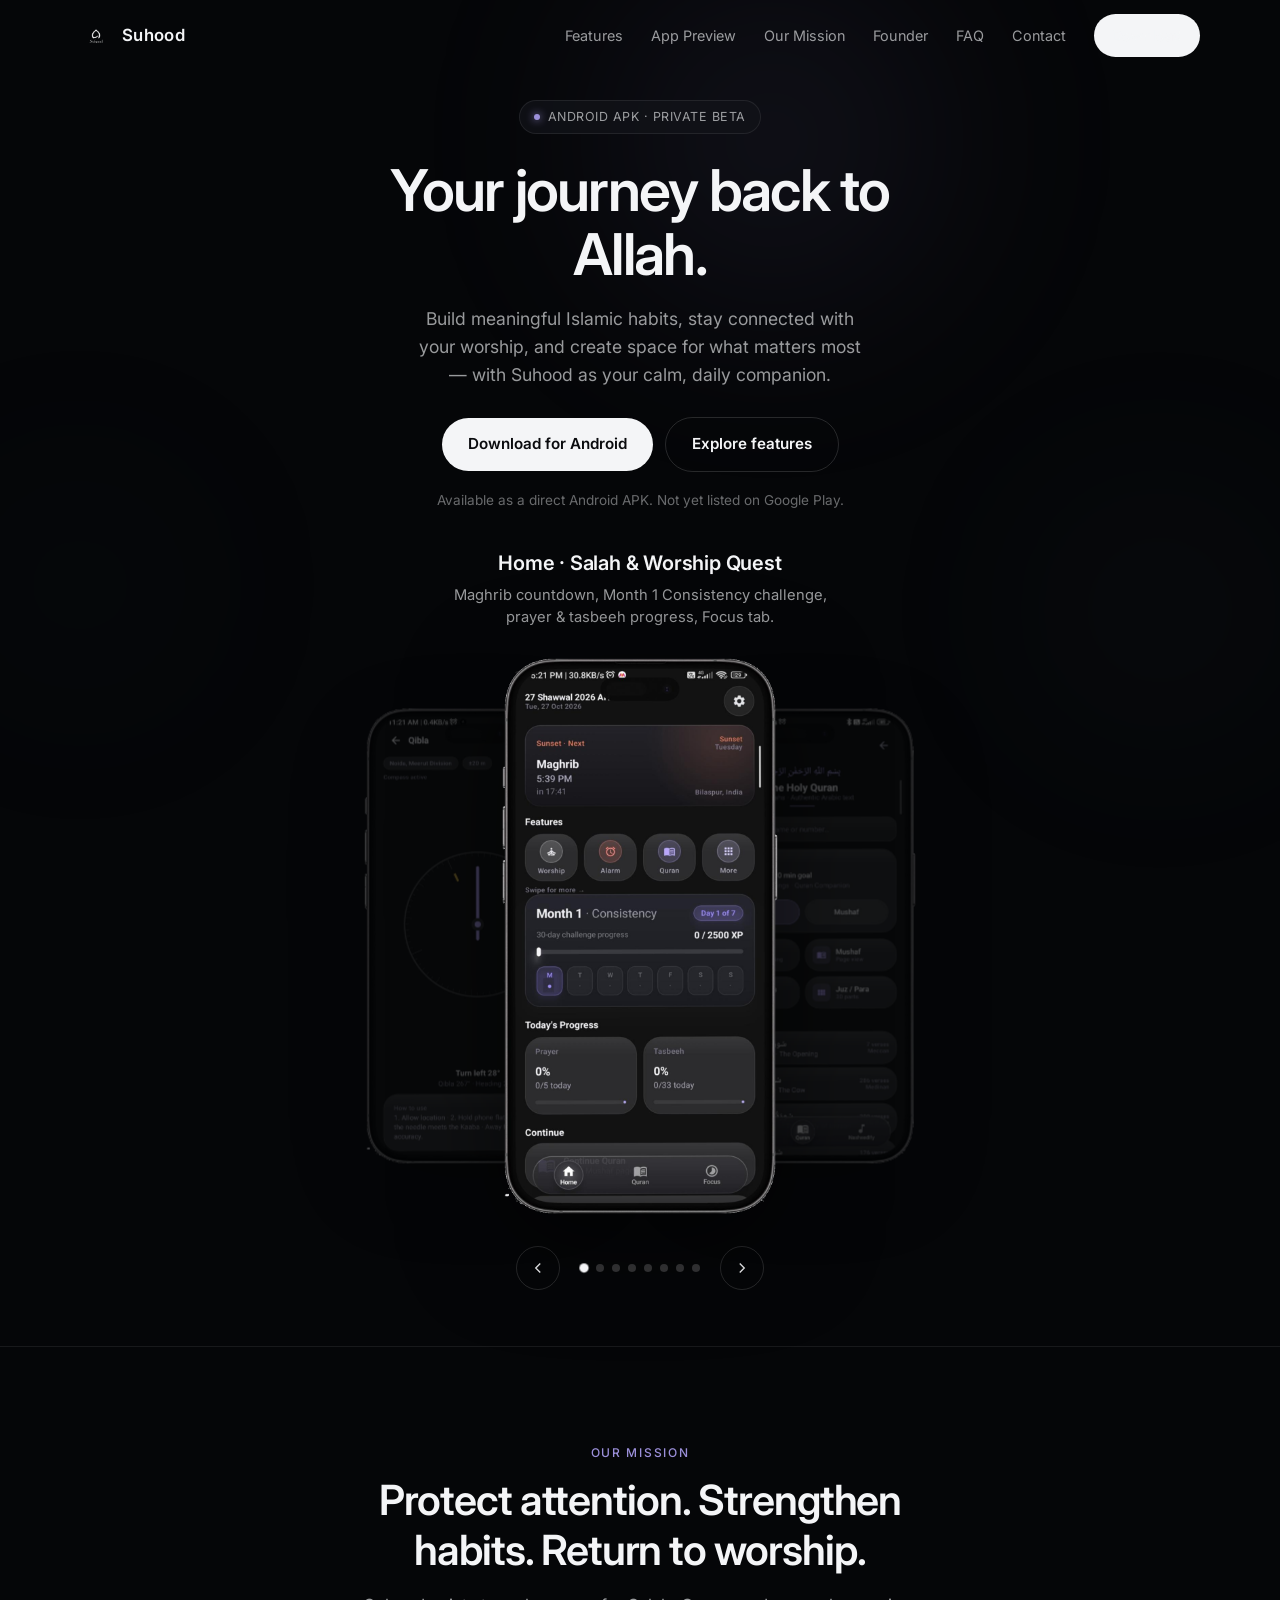
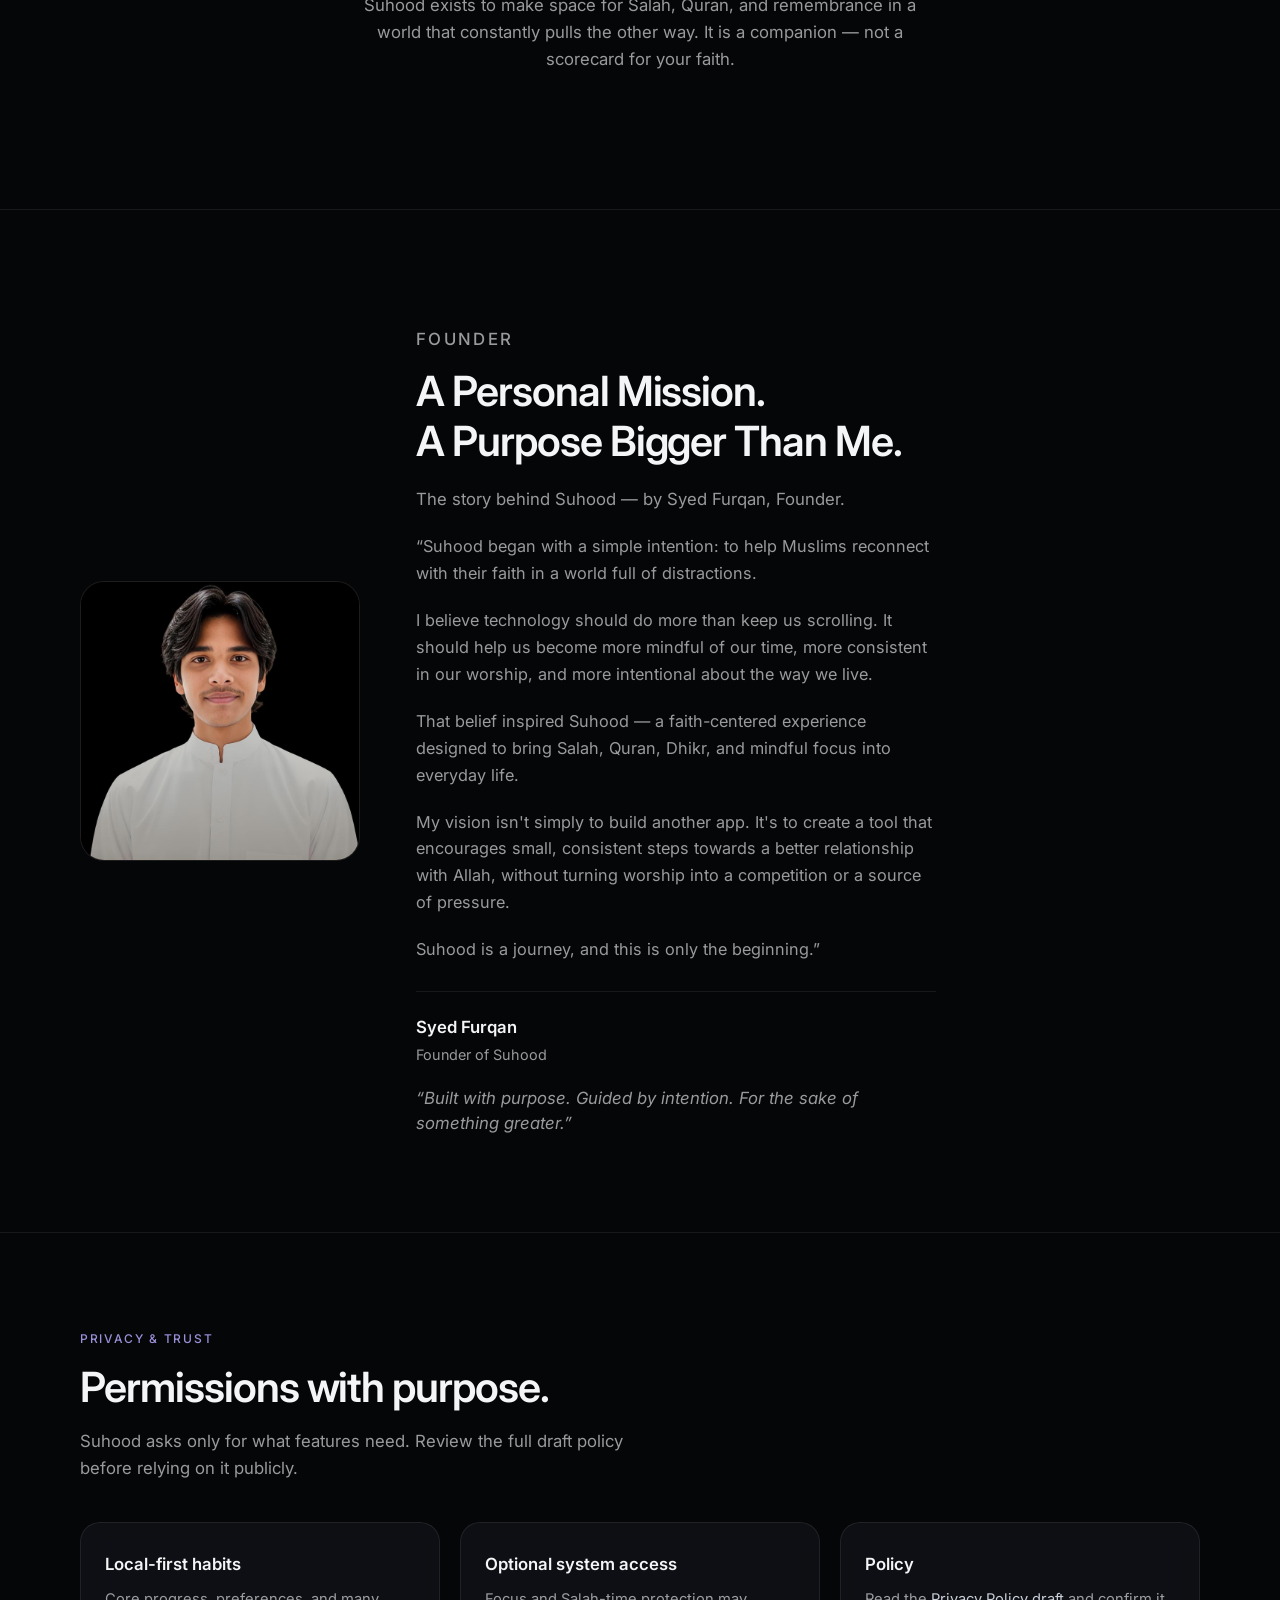
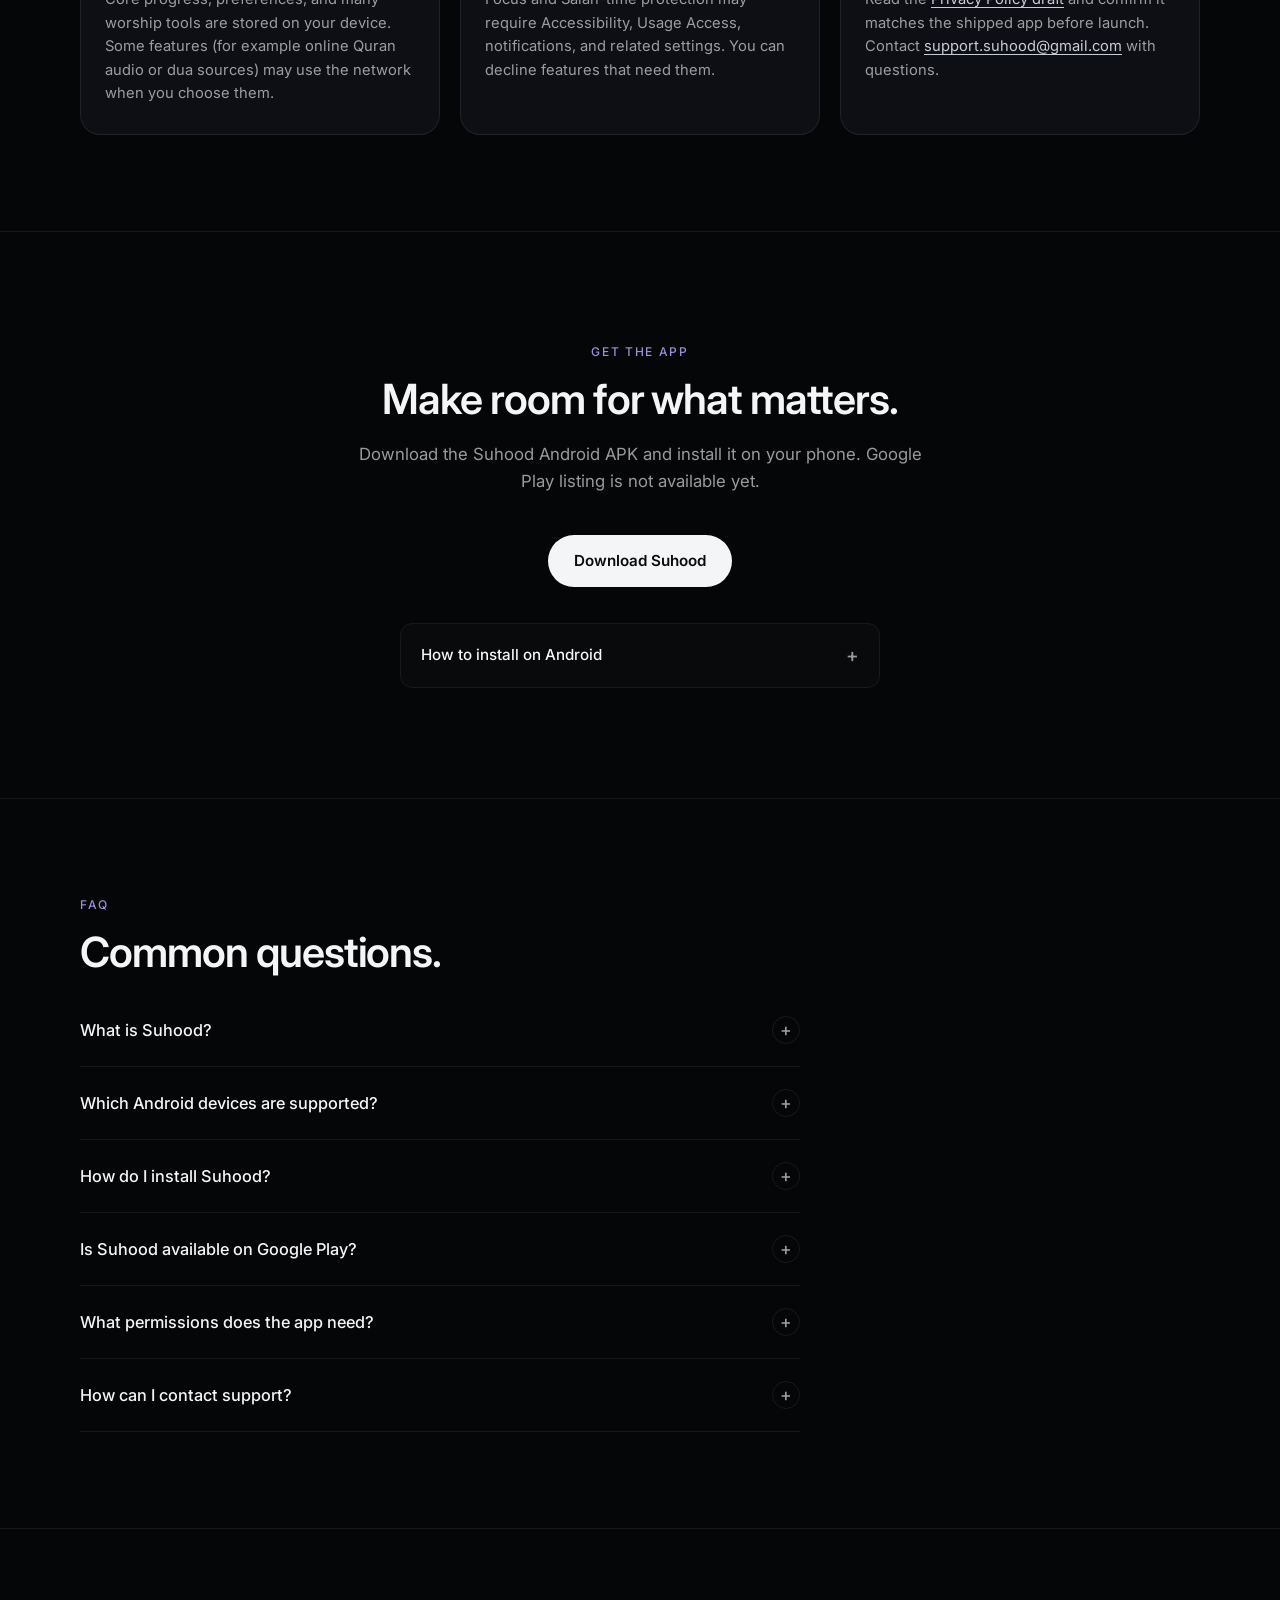
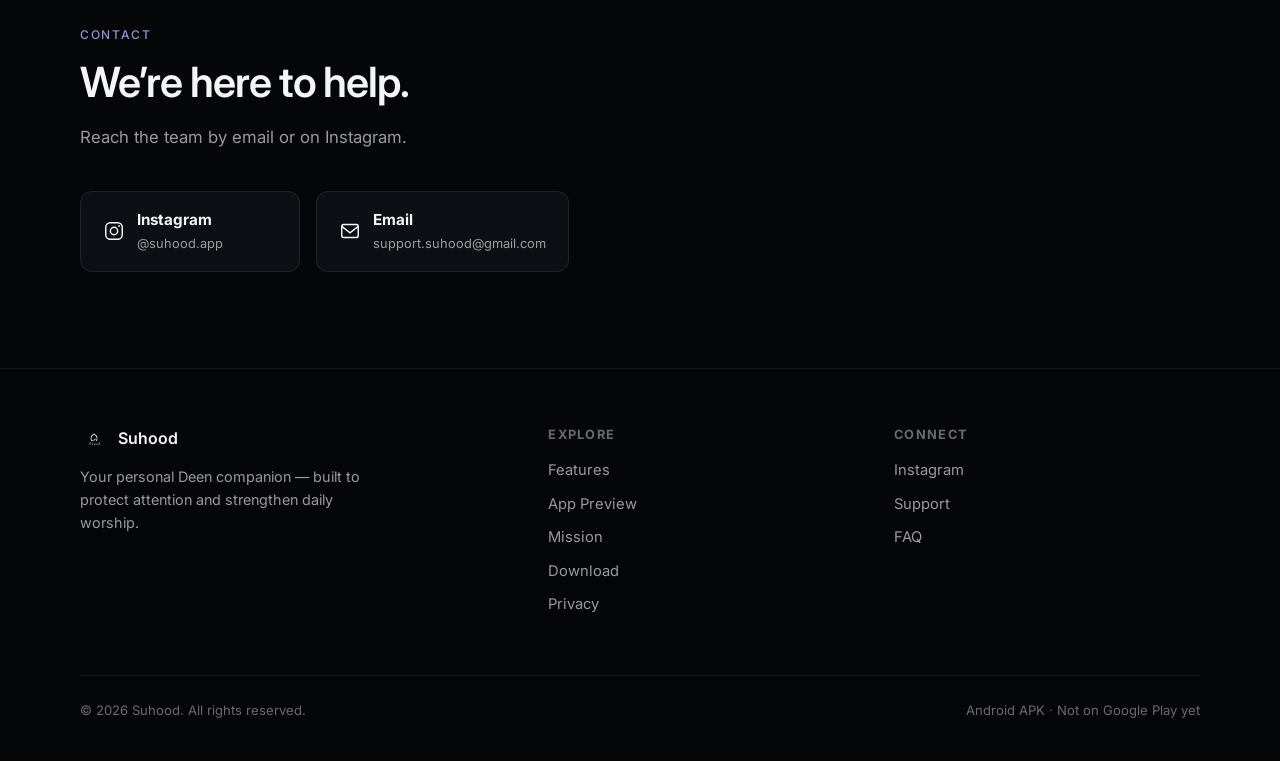
==== commit f0e011cb: "Hero carousel at top with fading captions; founder story Syed Furqan" ====
--- a/index.html
+++ b/index.html
@@ -58,10 +58,10 @@
   </div>
 
   <main id="top">
-    <!-- Hero -->
-    <section class="hero">
-      <div class="container hero-grid">
-        <div>
+    <!-- Hero + live app carousel -->
+    <section class="hero hero-carousel" id="preview">
+      <div class="container hero-carousel-wrap">
+        <div class="hero-copy-top reveal">
           <div class="hero-badge"><i></i> Android APK · Private beta</div>
           <h1>Your journey back to Allah.</h1>
           <p class="lead">
@@ -70,208 +70,59 @@
           </p>
           <div class="btn-row">
             <a class="btn btn-primary" data-download href="https://u.gy/Suhood-app">Download for Android</a>
-            <a class="btn btn-ghost" href="#preview" data-scroll="#preview">Explore Suhood</a>
+            <a class="btn btn-ghost" href="#features" data-scroll="#features">Explore features</a>
           </div>
           <p class="hero-note">Available as a direct Android APK. Not yet listed on Google Play.</p>
         </div>
-        <div class="hero-visual">
-          <div class="phone">
-            <img src="assets/phones/home.png" alt="Suhood home screen showing Salah times and Worship Quest" width="825" height="1650" fetchpriority="high" />
-          </div>
-        </div>
-      </div>
-    </section>
-
-    <!-- Brand intro -->
-    <section class="intro" id="about">
-      <div class="container intro-grid">
-        <div class="reveal">
-          <p class="section-label">What is Suhood</p>
-          <h2 class="section-title">A personal Deen companion for everyday life.</h2>
-        </div>
-        <div class="reveal">
-          <p>
-            Suhood is built for Muslims who want structure without pressure —
-            Salah reminders, Quran reading, Dhikr, Focus sessions, and a personalized
-            Worship Quest that grows with you.
-          </p>
-          <p>
-            It is designed to feel quiet and intentional: dark Hybrid Glass interface,
-            clear navigation, and tools that support consistency rather than guilt.
-            Your progress stays on your device; you stay in control.
-          </p>
-        </div>
-      </div>
-    </section>
-
-    <!-- Features -->
-    <section id="features">
-      <div class="container">
-        <div class="reveal">
-          <p class="section-label">Features</p>
-          <h2 class="section-title">Everything you need for daily Deen.</h2>
-          <p class="section-lead">
-            Real screens from the app. Each feature is designed to fit into ordinary days —
-            not to overwhelm them.
-          </p>
-        </div>
-      </div>
-
-      <div class="container">
-        <article class="feature-block reveal">
-          <div class="feature-copy">
-            <h3>Salah times &amp; home overview</h3>
-            <p>
-              See the next prayer at a glance, track today’s progress, and open Worship, Alarm,
-              Quran, and More from a single calm home screen.
-            </p>
-            <p>
-              Location-aware times help you stay oriented through the day. A Worship Quest bar
-              shows your current challenge progress without noise.
-            </p>
-          </div>
-          <div class="feature-media">
-            <div class="phone">
-              <img src="assets/phones/home.png" alt="Suhood home with Maghrib countdown and Worship Quest" loading="lazy" width="825" height="1650" />
-            </div>
-          </div>
-        </article>
-
-        <article class="feature-block reverse reveal">
-          <div class="feature-copy">
-            <h3>Quran — reading &amp; Mushaf</h3>
-            <p>
-              Browse 114 surahs, continue where you left off, set a daily reading goal,
-              and open Madinah-style Mushaf pages with clear Arabic text.
-            </p>
-            <p>
-              Translation view supports deeper reading. Audio controls are available when
-              you want to listen along.
-            </p>
-          </div>
-          <div class="feature-media">
-            <div class="phone">
-              <img src="assets/phones/quran-home.png" alt="Suhood Quran library screen" loading="lazy" width="825" height="1650" />
-            </div>
-          </div>
-        </article>
-
-        <article class="feature-block reveal">
-          <div class="feature-copy">
-            <h3>Dhikr, Tasbeeh &amp; Duas</h3>
-            <p>
-              A focused Tasbeeh counter with loop tracking, and a searchable Hisn al-Muslim
-              collection for duas by moment and purpose.
-            </p>
-            <p>
-              Built for short, sincere sessions — whether you have one minute or ten.
-            </p>
-          </div>
-          <div class="feature-media">
-            <div class="phone">
-              <img src="assets/phones/tasbeeh.png" alt="Suhood Tasbeeh counter" loading="lazy" width="825" height="1650" />
-            </div>
-          </div>
-        </article>
-
-        <article class="feature-block reverse reveal">
-          <div class="feature-copy">
-            <h3>Focus &amp; Salah-time protection</h3>
-            <p>
-              Choose apps that distract you. During configured Salah windows, Suhood can
-              interrupt those apps and invite you back to prayer with a full-screen lock experience.
-            </p>
-            <p class="meta">
-              Effectiveness depends on Android permissions (Accessibility, Usage Access, and related settings)
-              and can vary by device manufacturer. Suhood never claims perfect system-level control.
-            </p>
-          </div>
-          <div class="feature-media">
-            <div class="phone">
-              <img src="assets/phones/quran-reading.png" alt="Suhood Quran reading with translation" loading="lazy" width="825" height="1650" />
-            </div>
-          </div>
-        </article>
-
-        <article class="feature-block reveal">
-          <div class="feature-copy">
-            <h3>Alarms with wake-up challenges</h3>
-            <p>
-              Set alarms with optional math, tap-sequence, or memory challenges so dismissing
-              them takes a moment of attention — useful for Fajr and early mornings.
-            </p>
-            <p class="meta">
-              Alarm delivery is subject to Android battery and background limits. Keep Suhood
-              unrestricted in battery settings for best results.
-            </p>
-          </div>
-          <div class="feature-media">
-            <div class="phone">
-              <img src="assets/phones/alarm.png" alt="Suhood alarm editor with wake-up challenge" loading="lazy" width="825" height="1650" />
-            </div>
-          </div>
-        </article>
-
-        <article class="feature-block reverse reveal">
-          <div class="feature-copy">
-            <h3>Qibla</h3>
-            <p>
-              A clean compass view with location context and clear turn guidance.
-              Hold the phone flat and rotate until the needle meets the Kaaba marker.
-            </p>
-          </div>
-          <div class="feature-media">
-            <div class="phone">
-              <img src="assets/phones/qibla.png" alt="Suhood Qibla compass" loading="lazy" width="825" height="1650" />
-            </div>
-          </div>
-        </article>
-      </div>
-    </section>
-
-    <!-- App preview carousel -->
-    <section class="preview" id="preview">
-      <div class="container">
-        <div class="reveal" style="text-align:center; margin-inline:auto;">
-          <p class="section-label">App Preview</p>
-          <h2 class="section-title">Designed for your daily Deen.</h2>
-          <p class="section-lead" style="margin-inline:auto;">
-            Explore real Suhood screens before you install. Swipe, use the arrows, or let the gallery move on its own.
-          </p>
-        </div>
-
-        <div class="carousel reveal" aria-roledescription="carousel">
+
+        <div class="carousel hero-carousel-main" aria-roledescription="carousel" aria-label="Suhood app screens">
+          <div class="carousel-caption-top" aria-live="polite">
+            <h4 class="cap-title">Home</h4>
+            <p class="cap-desc">Next Salah, Worship Quest, and daily progress in one place.</p>
+          </div>
           <div class="carousel-stage">
             <div class="carousel-track">
-              <div class="carousel-slide active" data-title="Home" data-desc="Next Salah, Worship Quest, and daily progress in one place.">
-                <img src="assets/phones/home.png" alt="Home screen" width="825" height="1650" loading="lazy" />
-              </div>
-              <div class="carousel-slide" data-title="Quran" data-desc="Surah list, daily goal, Mushaf and bookmarks.">
-                <img src="assets/phones/quran-home.png" alt="Quran home" width="825" height="1650" loading="lazy" />
-              </div>
-              <div class="carousel-slide" data-title="Reading" data-desc="Arabic with translation and audio controls.">
-                <img src="assets/phones/quran-reading.png" alt="Quran reading" width="825" height="1650" loading="lazy" />
-              </div>
-              <div class="carousel-slide" data-title="Mushaf" data-desc="Madinah-style pages for focused reading.">
-                <img src="assets/phones/mushaf.png" alt="Mushaf" width="825" height="1650" loading="lazy" />
-              </div>
-              <div class="carousel-slide" data-title="Tasbeeh" data-desc="Simple, tactile dhikr counting.">
-                <img src="assets/phones/tasbeeh.png" alt="Tasbeeh" width="825" height="1650" loading="lazy" />
-              </div>
-              <div class="carousel-slide" data-title="Duas" data-desc="Search Hisn al-Muslim by moment and purpose.">
-                <img src="assets/phones/duas.png" alt="Find Duas" width="825" height="1650" loading="lazy" />
-              </div>
-              <div class="carousel-slide" data-title="Alarm" data-desc="Wake-up challenges for intentional mornings.">
-                <img src="assets/phones/alarm.png" alt="Alarm" width="825" height="1650" loading="lazy" />
-              </div>
-              <div class="carousel-slide" data-title="Qibla" data-desc="Compass guidance with location context.">
-                <img src="assets/phones/qibla.png" alt="Qibla" width="825" height="1650" loading="lazy" />
-              </div>
-            </div>
-          </div>
-          <div class="carousel-caption">
-            <h4>Home</h4>
-            <p>Next Salah, Worship Quest, and daily progress in one place.</p>
+              <div class="carousel-slide active"
+                   data-title="Home · Salah &amp; Worship Quest"
+                   data-desc="Maghrib countdown, Month 1 Consistency challenge, prayer &amp; tasbeeh progress, Focus tab.">
+                <img src="assets/phones/home.png" alt="Suhood Home — Maghrib time, Worship Quest, Today progress" width="825" height="1650" fetchpriority="high" />
+              </div>
+              <div class="carousel-slide"
+                   data-title="Quran · Surah library"
+                   data-desc="The Holy Quran — search, daily reading goal, Continue, Mushaf, Juz, and all 114 surahs.">
+                <img src="assets/phones/quran-home.png" alt="Suhood Quran library with daily reading goal" width="825" height="1650" loading="lazy" />
+              </div>
+              <div class="carousel-slide"
+                   data-title="Quran · Reading with translation"
+                   data-desc="Al-Faatiha verse by verse — Arabic text, English translation, and audio controls.">
+                <img src="assets/phones/quran-reading.png" alt="Al-Faatiha with English translation" width="825" height="1650" loading="lazy" />
+              </div>
+              <div class="carousel-slide"
+                   data-title="Mushaf · Madinah pages"
+                   data-desc="Uthmani script page view — Surah Al-Faatiha, page 1 of 604, Arabic focus mode.">
+                <img src="assets/phones/mushaf.png" alt="Mushaf Madinah pages Al-Faatiha" width="825" height="1650" loading="lazy" />
+              </div>
+              <div class="carousel-slide"
+                   data-title="Tasbeeh · Dhikr counter"
+                   data-desc="Loop tracking, SubhanAllah counter, target presets 33 / 34 / 99 / 200, next dhikr.">
+                <img src="assets/phones/tasbeeh.png" alt="Tasbeeh counter SubhanAllah" width="825" height="1650" loading="lazy" />
+              </div>
+              <div class="carousel-slide"
+                   data-title="Find Duas · Hisn al-Muslim"
+                   data-desc="Search by name or purpose — Upon waking up and authentic references from the collection.">
+                <img src="assets/phones/duas.png" alt="Find Duas Hisn al-Muslim list" width="825" height="1650" loading="lazy" />
+              </div>
+              <div class="carousel-slide"
+                   data-title="Alarm · Wake-up challenge"
+                   data-desc="Time wheel with AM/PM, repeat, label, sound, snooze, and math / tap / memory challenges.">
+                <img src="assets/phones/alarm.png" alt="Add Alarm with wake-up challenge" width="825" height="1650" loading="lazy" />
+              </div>
+              <div class="carousel-slide"
+                   data-title="Qibla · Compass"
+                   data-desc="Live heading, turn guidance, location chip, and clear how-to for accurate direction.">
+                <img src="assets/phones/qibla.png" alt="Qibla compass Noida" width="825" height="1650" loading="lazy" />
+              </div>
+            </div>
           </div>
           <div class="carousel-controls">
             <button class="carousel-btn prev" type="button" aria-label="Previous screenshot">
@@ -302,29 +153,33 @@
     <section class="founder" id="founder">
       <div class="container founder-grid">
         <div class="founder-photo reveal">
-          <img src="assets/brand/founder.png" alt="Portrait of the Suhood founder" width="745" height="754" loading="lazy" />
+          <img src="assets/brand/founder.png" alt="Syed Furqan, Founder of Suhood" width="745" height="754" loading="lazy" />
         </div>
         <div class="founder-text">
           <p class="section-label reveal-line"><span>Founder</span></p>
           <h2 class="section-title">
-            <span class="reveal-line"><span>Built with</span></span>
-            <span class="reveal-line"><span>intention.</span></span>
+            <span class="reveal-line"><span>A Personal Mission.</span></span>
+            <span class="reveal-line"><span>A Purpose Bigger Than Me.</span></span>
           </h2>
-          <p class="reveal">
-            <!-- EDITABLE FOUNDER BIO: replace this paragraph with your approved text before public launch. -->
-            Suhood began as a personal need for a calmer way to stay connected with daily worship —
-            Salah, Quran, and dhikr — without the noise of typical productivity apps.
-            Every screen is shaped with that same quiet focus in mind.
-          </p>
-          <p class="founder-note">
-            Suggested draft — please personalize name, background, and story before public launch.
-            No unverified personal claims are published here.
-          </p>
+          <p class="founder-sub reveal">The story behind Suhood — by Syed Furqan, Founder.</p>
+          <div class="founder-story reveal">
+            <p>“Suhood began with a simple intention: to help Muslims reconnect with their faith in a world full of distractions.</p>
+            <p>I believe technology should do more than keep us scrolling. It should help us become more mindful of our time, more consistent in our worship, and more intentional about the way we live.</p>
+            <p>That belief inspired Suhood — a faith-centered experience designed to bring Salah, Quran, Dhikr, and mindful focus into everyday life.</p>
+            <p>My vision isn't simply to build another app. It's to create a tool that encourages small, consistent steps towards a better relationship with Allah, without turning worship into a competition or a source of pressure.</p>
+            <p>Suhood is a journey, and this is only the beginning.”</p>
+          </div>
+          <div class="founder-sign reveal">
+            <strong>Syed Furqan</strong>
+            <span>Founder of Suhood</span>
+            <p class="founder-quote">“Built with purpose. Guided by intention. For the sake of something greater.”</p>
+          </div>
         </div>
       </div>
     </section>
 
     <!-- Privacy / trust -->
+
     <section class="trust" id="privacy">
       <div class="container">
         <div class="reveal">
--- a/css/styles.css
+++ b/css/styles.css
@@ -844,3 +844,116 @@
   font-size: 0.9rem;
   margin-bottom: 28px;
 }
+
+/* Hero with top carousel */
+.hero-carousel {
+  min-height: auto;
+  padding-top: calc(var(--nav-h) + 28px);
+  padding-bottom: 56px;
+  display: block;
+}
+.hero-carousel-wrap {
+  display: flex;
+  flex-direction: column;
+  align-items: center;
+  gap: 28px;
+}
+.hero-copy-top {
+  text-align: center;
+  max-width: 640px;
+  margin-inline: auto;
+}
+.hero-copy-top .lead {
+  margin-inline: auto;
+  max-width: 42ch;
+}
+.hero-copy-top .btn-row {
+  justify-content: center;
+}
+.hero-carousel-main {
+  width: 100%;
+  max-width: 920px;
+  margin-inline: auto;
+}
+.carousel-caption-top {
+  text-align: center;
+  margin-bottom: 18px;
+  min-height: 4.6em;
+}
+.carousel-caption-top .cap-title,
+.carousel-caption-top .cap-desc {
+  transition: opacity 0.45s var(--ease), transform 0.45s var(--ease);
+}
+.carousel-caption-top.is-fading .cap-title,
+.carousel-caption-top.is-fading .cap-desc {
+  opacity: 0;
+  transform: translateY(6px);
+}
+.carousel-caption-top .cap-title {
+  font-size: clamp(1.05rem, 2.5vw, 1.25rem);
+  font-weight: 600;
+  letter-spacing: -0.01em;
+  margin-bottom: 6px;
+  color: var(--text);
+}
+.carousel-caption-top .cap-desc {
+  font-size: 0.92rem;
+  color: var(--text-muted);
+  max-width: 42ch;
+  margin-inline: auto;
+  line-height: 1.45;
+}
+.hero-carousel-main .carousel-stage {
+  height: min(78vw, 580px);
+}
+.hero-carousel-main .carousel-slide {
+  width: min(280px, 62vw);
+}
+.hero-carousel-main .carousel-controls {
+  margin-top: 20px;
+}
+
+/* Founder story */
+.founder-sub {
+  color: var(--text-muted);
+  font-size: 1.02rem;
+  margin: -4px 0 20px;
+}
+.founder-story p {
+  color: var(--text-muted);
+  font-size: 1.02rem;
+  margin-bottom: 14px;
+  max-width: 52ch;
+  line-height: 1.65;
+}
+.founder-story p:last-child { margin-bottom: 0; }
+.founder-sign {
+  margin-top: 28px;
+  padding-top: 22px;
+  border-top: 1px solid var(--border);
+  max-width: 52ch;
+}
+.founder-sign strong {
+  display: block;
+  font-size: 1.05rem;
+  font-weight: 600;
+}
+.founder-sign > span {
+  display: block;
+  font-size: 0.9rem;
+  color: var(--text-muted);
+  margin-top: 2px;
+}
+.founder-quote {
+  margin-top: 14px;
+  font-size: 0.95rem;
+  color: var(--silver);
+  font-style: italic;
+  line-height: 1.5;
+}
+
+@media (max-width: 900px) {
+  .hero-carousel-main .carousel-stage {
+    height: min(92vw, 520px);
+  }
+}
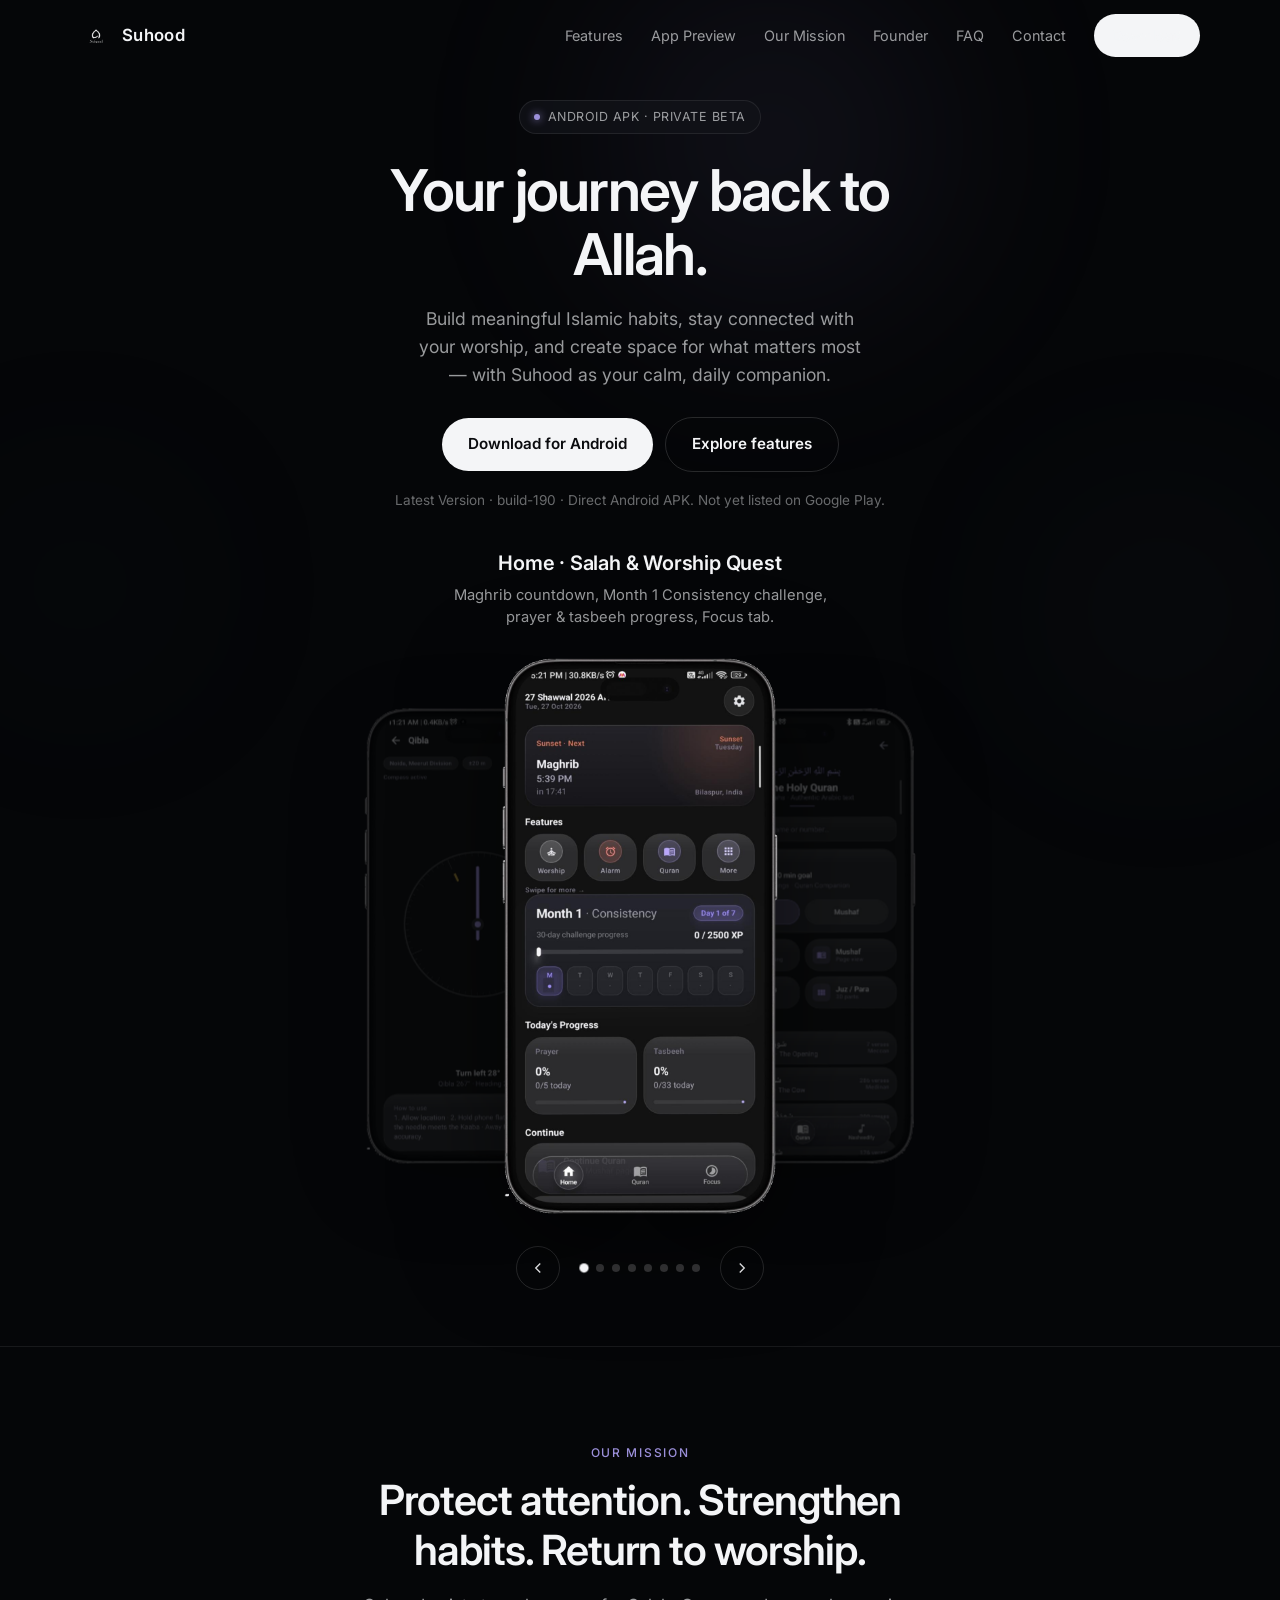
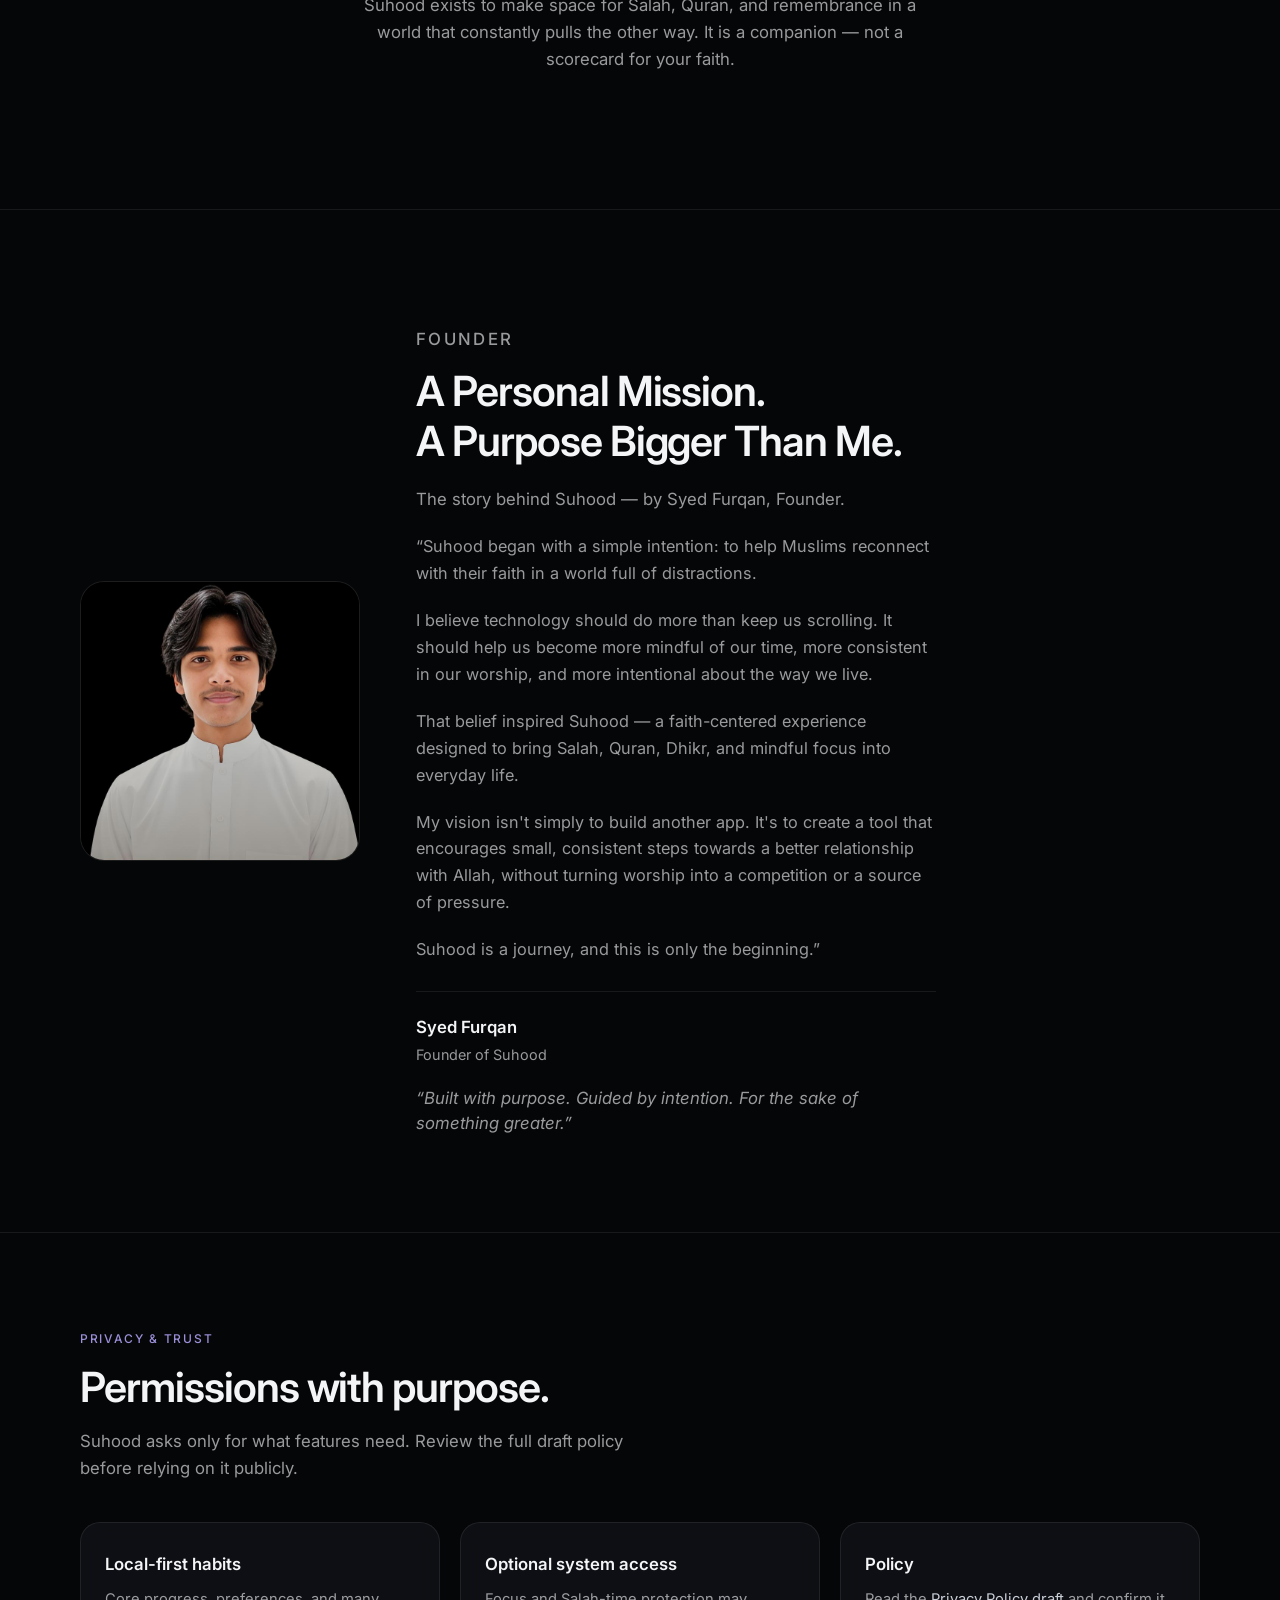
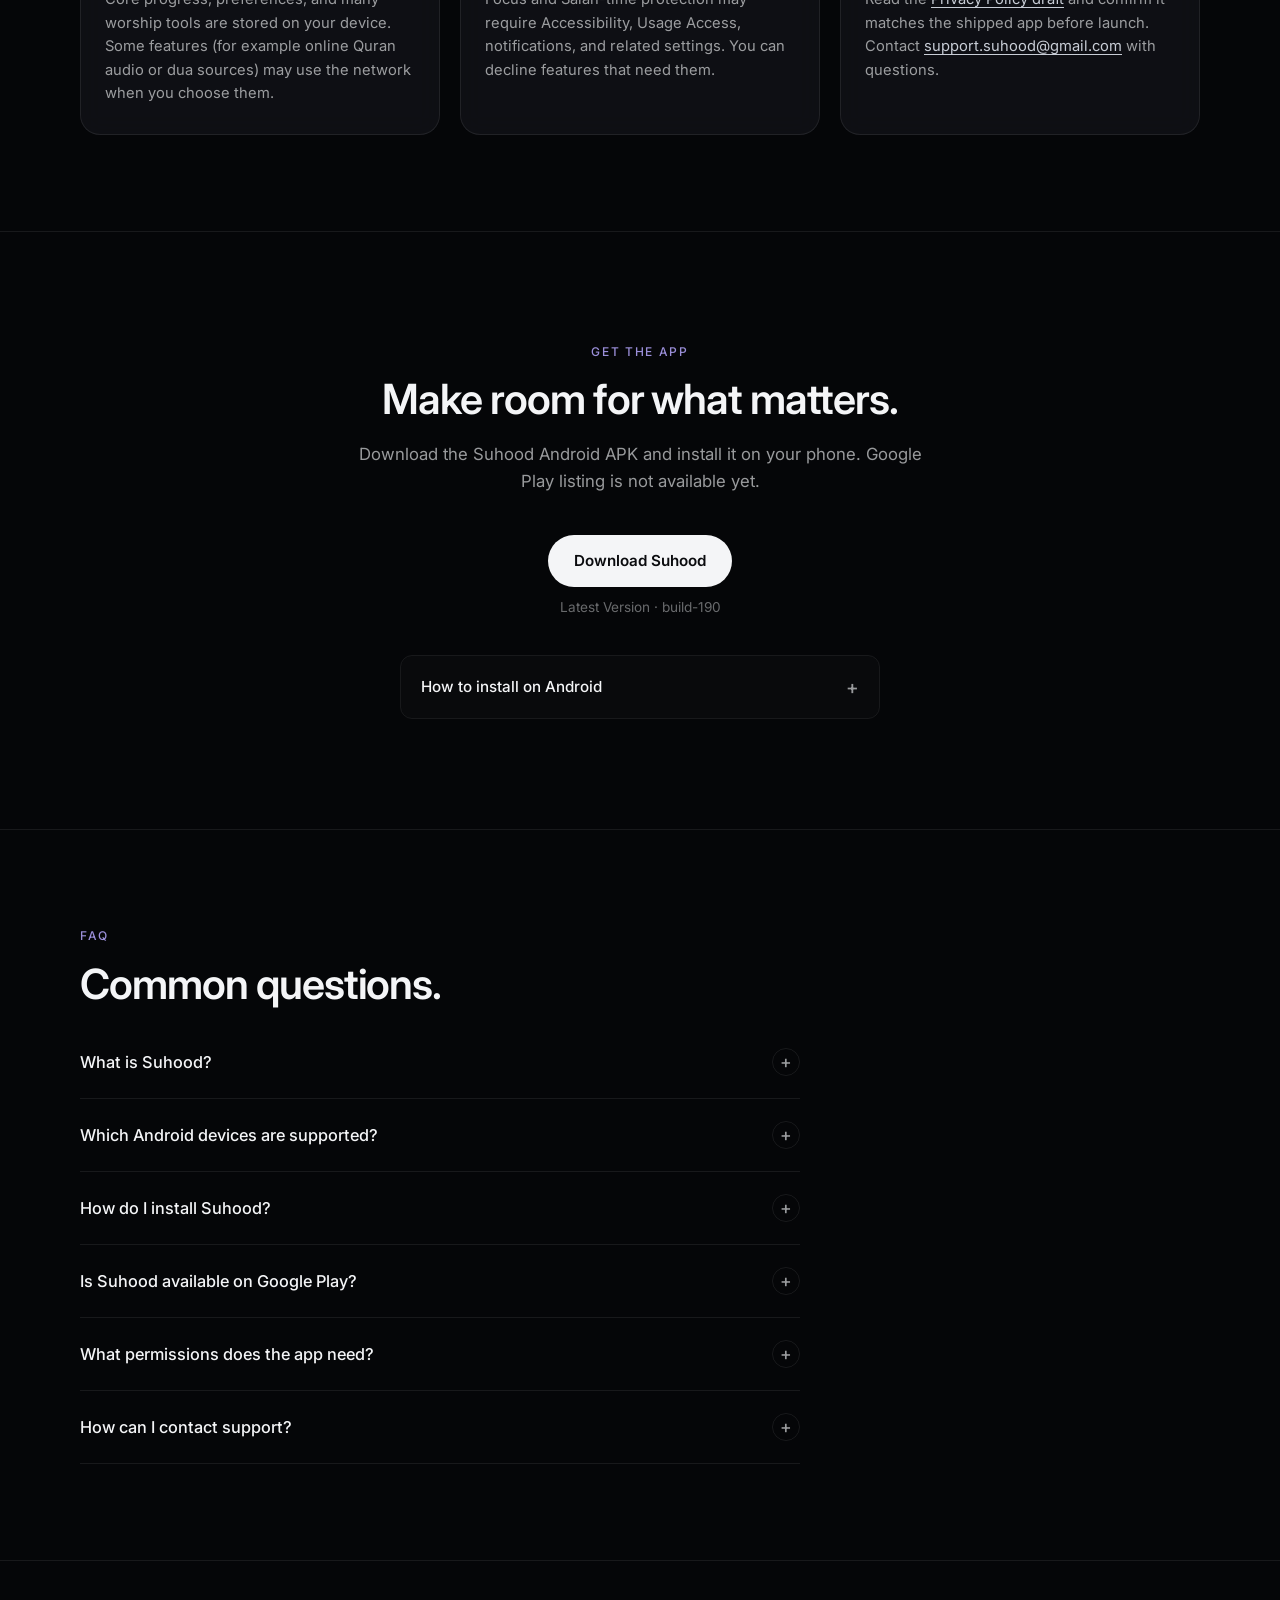
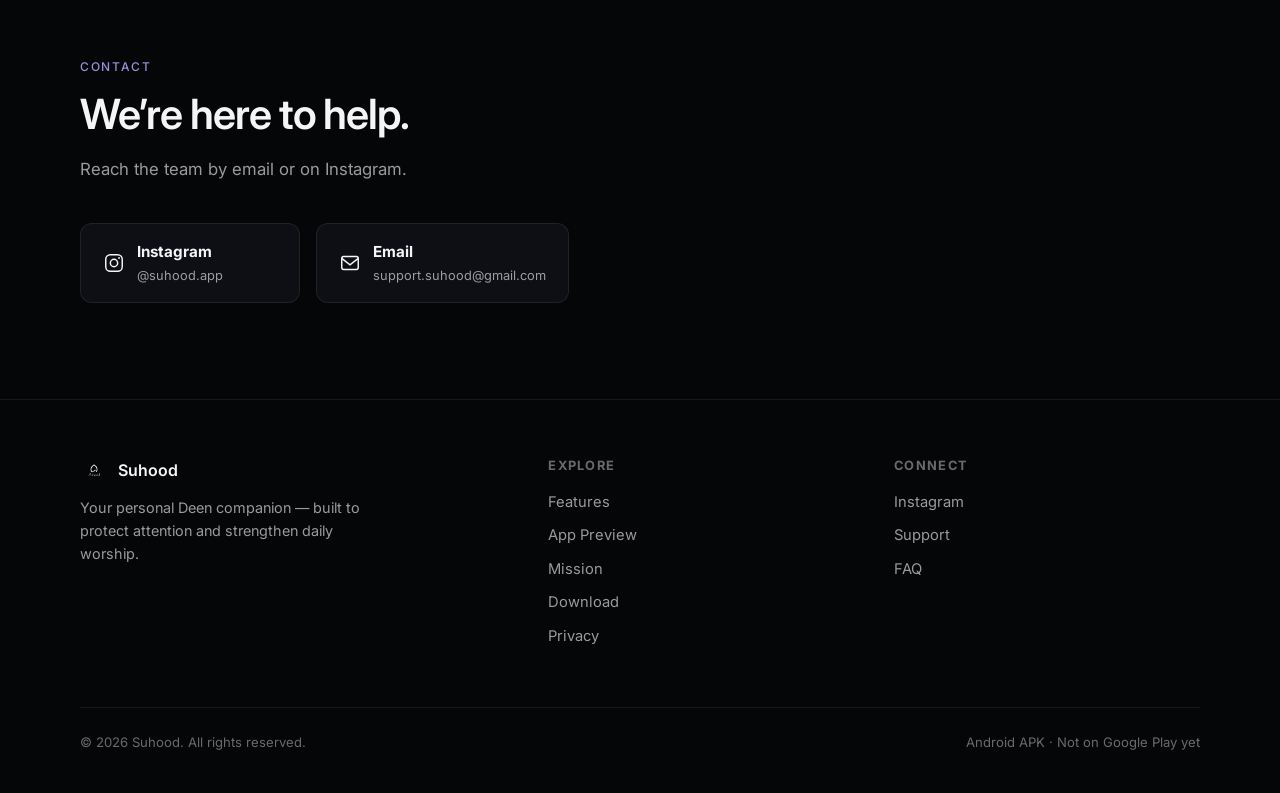
==== commit 6898f70e: "Point Download Suhood to GitHub release build-190 APK Replace u.gy short link with direct app-releas" ====
--- a/index.html
+++ b/index.html
@@ -39,7 +39,7 @@
         <a href="#founder">Founder</a>
         <a href="#faq">FAQ</a>
         <a href="#contact">Contact</a>
-        <a class="nav-cta" data-download href="https://u.gy/Suhood-app">Download</a>
+        <a class="nav-cta" data-download href="https://github.com/ar5813053-droid/Suhood/releases/download/build-190/app-release.apk">Download</a>
       </nav>
       <button class="nav-toggle" type="button" aria-label="Open menu" aria-expanded="false">
         <span></span>
@@ -54,7 +54,7 @@
     <a href="#founder">Founder</a>
     <a href="#faq">FAQ</a>
     <a href="#contact">Contact</a>
-    <a class="nav-cta" data-download href="https://u.gy/Suhood-app">Download for Android</a>
+    <a class="nav-cta" data-download href="https://github.com/ar5813053-droid/Suhood/releases/download/build-190/app-release.apk">Download for Android</a>
   </div>
 
   <main id="top">
@@ -69,10 +69,10 @@
             and create space for what matters most — with Suhood as your calm, daily companion.
           </p>
           <div class="btn-row">
-            <a class="btn btn-primary" data-download href="https://u.gy/Suhood-app">Download for Android</a>
+            <a class="btn btn-primary" data-download href="https://github.com/ar5813053-droid/Suhood/releases/download/build-190/app-release.apk">Download for Android</a>
             <a class="btn btn-ghost" href="#features" data-scroll="#features">Explore features</a>
           </div>
-          <p class="hero-note">Available as a direct Android APK. Not yet listed on Google Play.</p>
+          <p class="hero-note">Latest Version · build-190 · Direct Android APK. Not yet listed on Google Play.</p>
         </div>
 
         <div class="carousel hero-carousel-main" aria-roledescription="carousel" aria-label="Suhood app screens">
@@ -225,8 +225,9 @@
           Download the Suhood Android APK and install it on your phone.
           Google Play listing is not available yet.
         </p>
-        <div class="btn-row" style="justify-content:center;">
-          <a class="btn btn-primary" data-download href="https://u.gy/Suhood-app">Download Suhood</a>
+        <div class="btn-row" style="justify-content:center; flex-direction:column; align-items:center; gap:10px;">
+          <a class="btn btn-primary" data-download download="Suhood-build-190.apk" href="https://github.com/ar5813053-droid/Suhood/releases/download/build-190/app-release.apk">Download Suhood</a>
+          <p class="hero-note" style="margin:0;">Latest Version · build-190</p>
         </div>
         <details class="install-details">
           <summary>How to install on Android</summary>
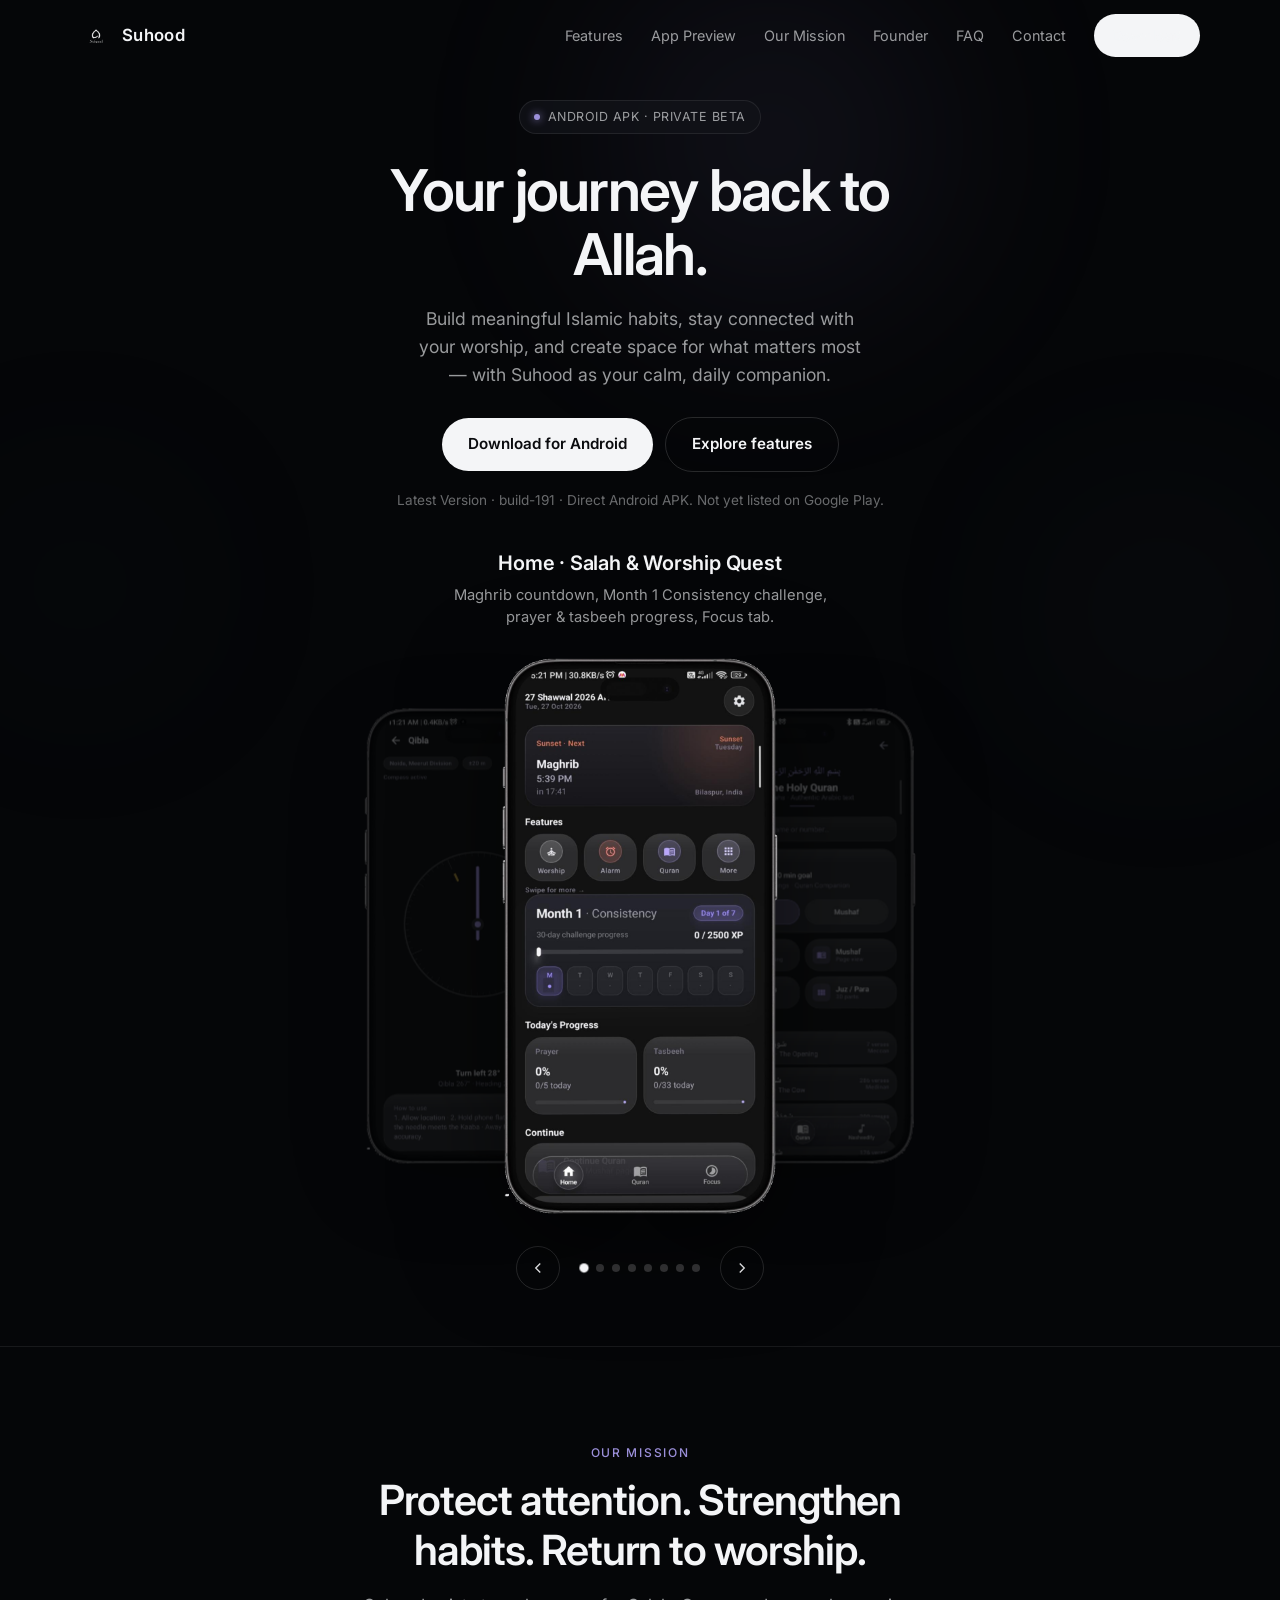
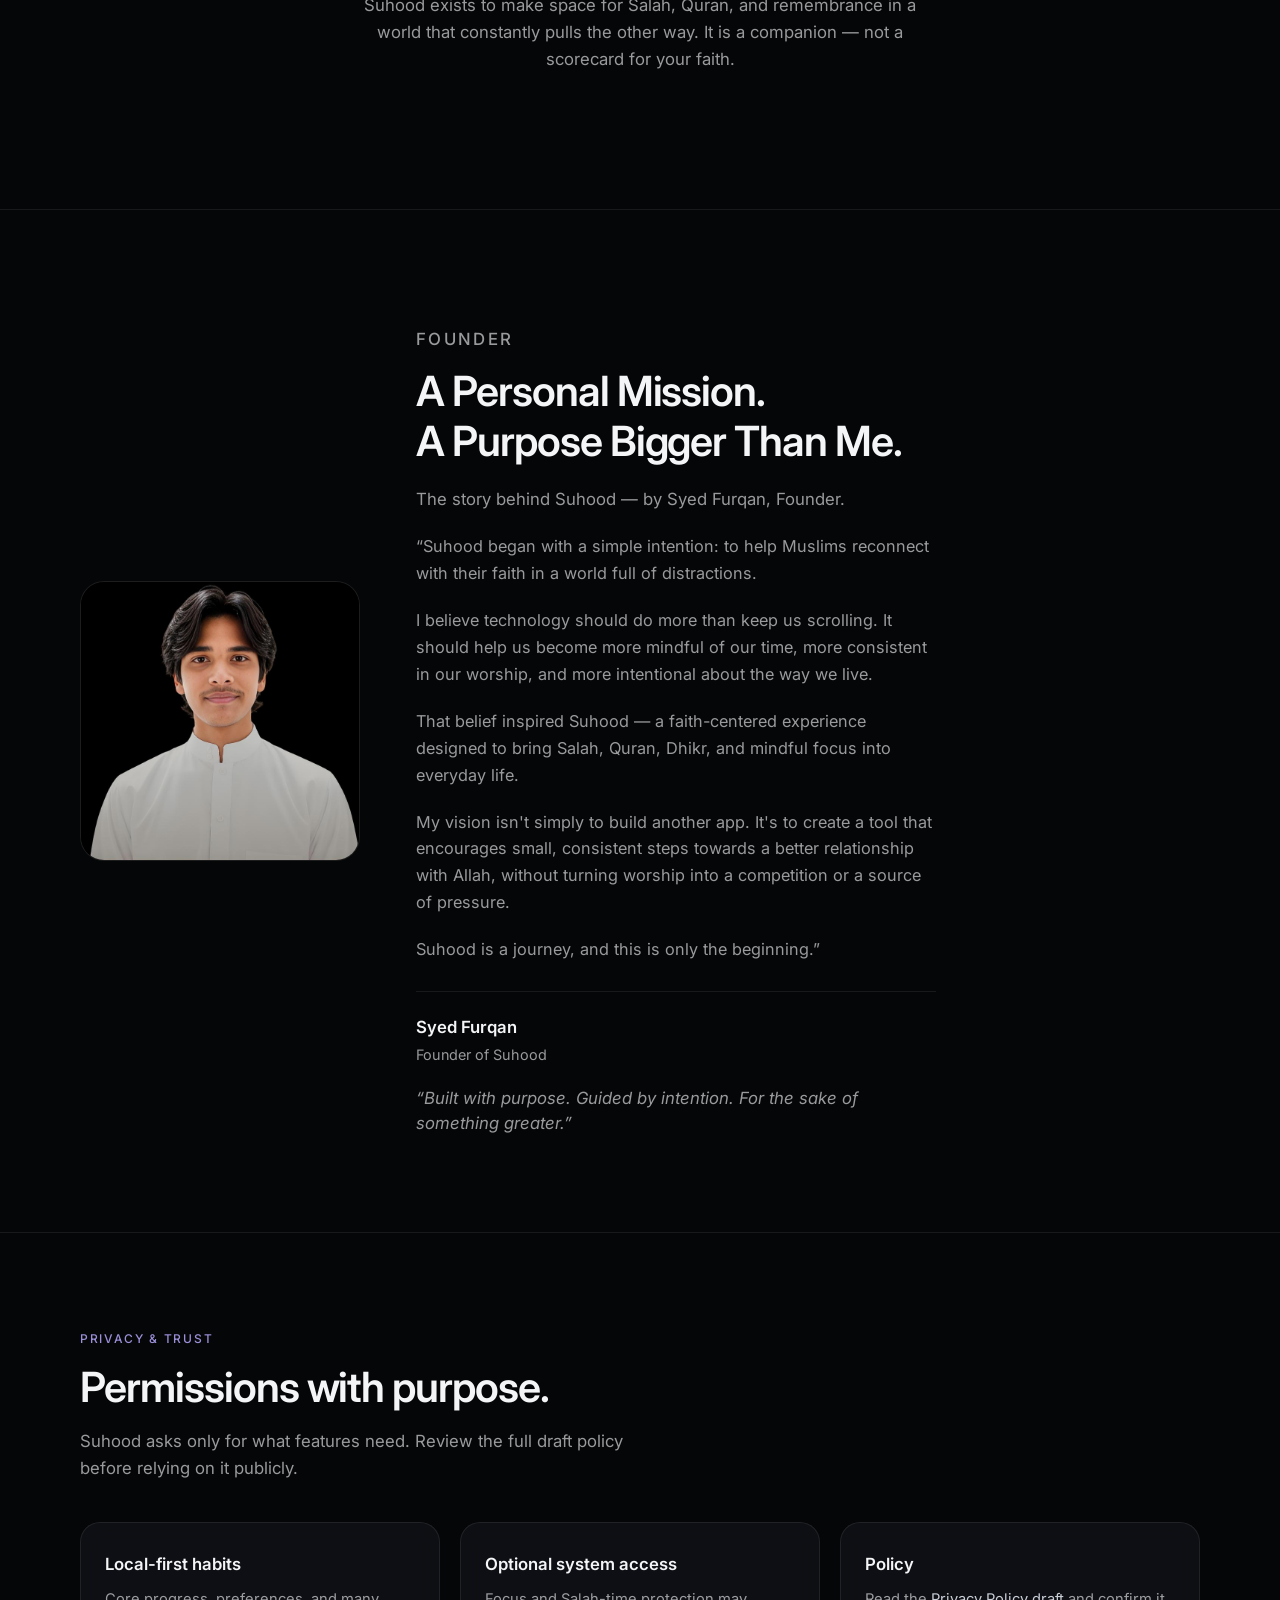
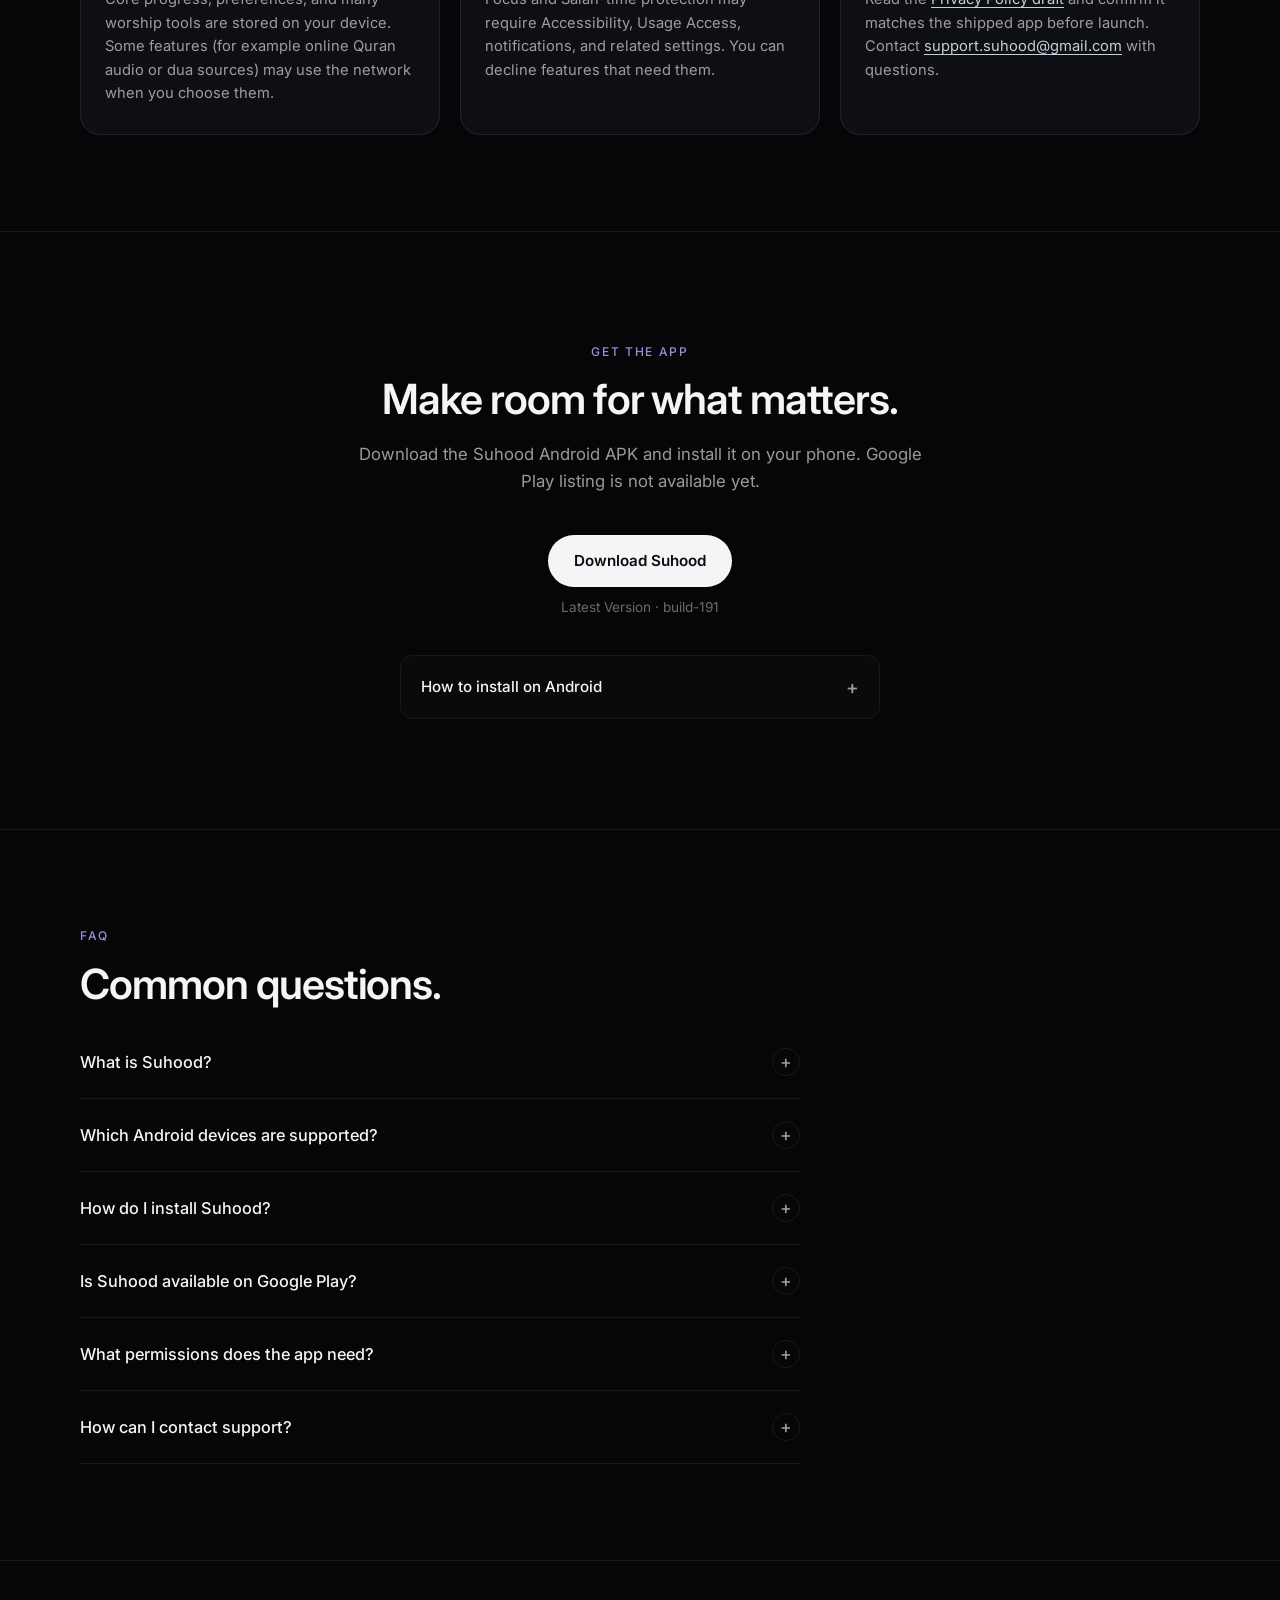
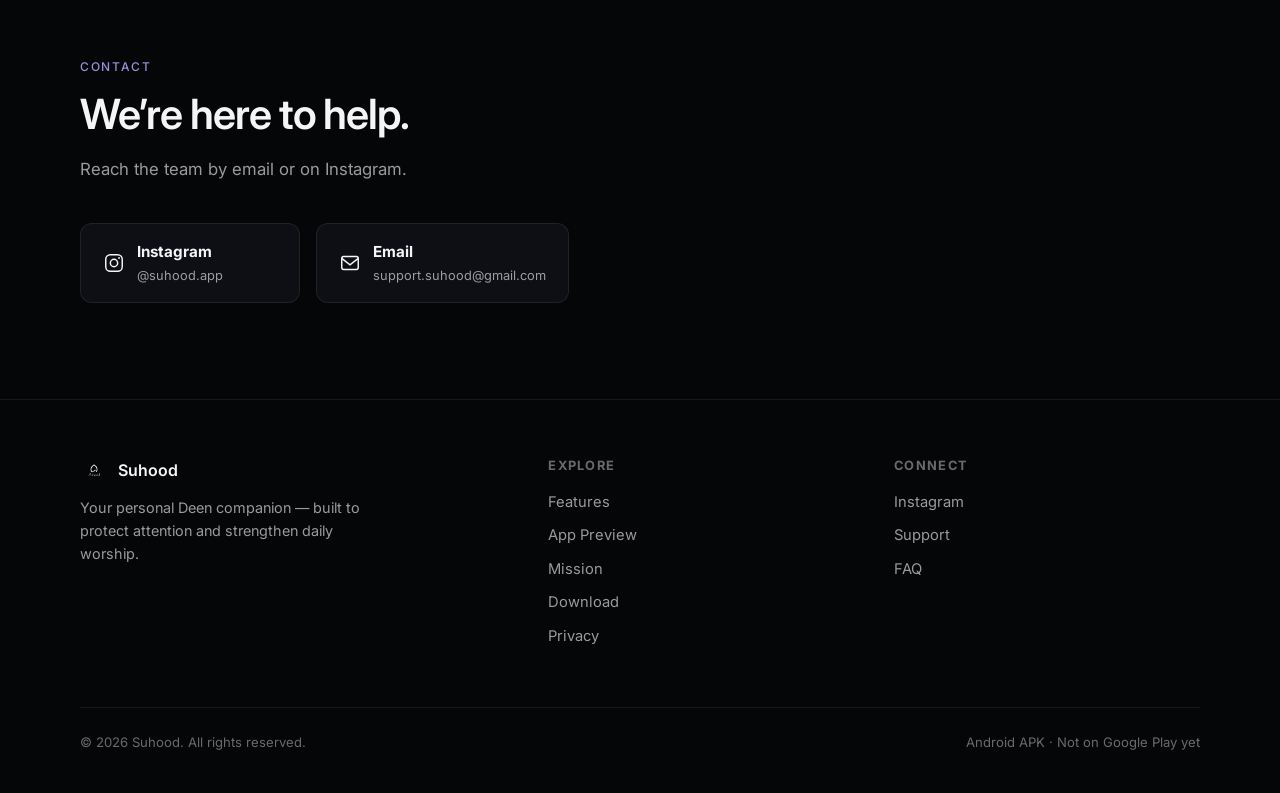
==== commit 33000292: "Host Build-191 APK as Suhood.apk for direct download Replace build-190 GitHub asset links with /down" ====
--- a/index.html
+++ b/index.html
@@ -39,7 +39,7 @@
         <a href="#founder">Founder</a>
         <a href="#faq">FAQ</a>
         <a href="#contact">Contact</a>
-        <a class="nav-cta" data-download href="https://github.com/ar5813053-droid/Suhood/releases/download/build-190/app-release.apk">Download</a>
+        <a class="nav-cta" data-download href="/downloads/Suhood.apk">Download</a>
       </nav>
       <button class="nav-toggle" type="button" aria-label="Open menu" aria-expanded="false">
         <span></span>
@@ -54,7 +54,7 @@
     <a href="#founder">Founder</a>
     <a href="#faq">FAQ</a>
     <a href="#contact">Contact</a>
-    <a class="nav-cta" data-download href="https://github.com/ar5813053-droid/Suhood/releases/download/build-190/app-release.apk">Download for Android</a>
+    <a class="nav-cta" data-download href="/downloads/Suhood.apk">Download for Android</a>
   </div>
 
   <main id="top">
@@ -69,10 +69,10 @@
             and create space for what matters most — with Suhood as your calm, daily companion.
           </p>
           <div class="btn-row">
-            <a class="btn btn-primary" data-download href="https://github.com/ar5813053-droid/Suhood/releases/download/build-190/app-release.apk">Download for Android</a>
+            <a class="btn btn-primary" data-download href="/downloads/Suhood.apk">Download for Android</a>
             <a class="btn btn-ghost" href="#features" data-scroll="#features">Explore features</a>
           </div>
-          <p class="hero-note">Latest Version · build-190 · Direct Android APK. Not yet listed on Google Play.</p>
+          <p class="hero-note">Latest Version · build-191 · Direct Android APK. Not yet listed on Google Play.</p>
         </div>
 
         <div class="carousel hero-carousel-main" aria-roledescription="carousel" aria-label="Suhood app screens">
@@ -226,8 +226,8 @@
           Google Play listing is not available yet.
         </p>
         <div class="btn-row" style="justify-content:center; flex-direction:column; align-items:center; gap:10px;">
-          <a class="btn btn-primary" data-download download="Suhood-build-190.apk" href="https://github.com/ar5813053-droid/Suhood/releases/download/build-190/app-release.apk">Download Suhood</a>
-          <p class="hero-note" style="margin:0;">Latest Version · build-190</p>
+          <a class="btn btn-primary" data-download download="Suhood.apk" href="/downloads/Suhood.apk">Download Suhood</a>
+          <p class="hero-note" style="margin:0;">Latest Version · build-191</p>
         </div>
         <details class="install-details">
           <summary>How to install on Android</summary>
